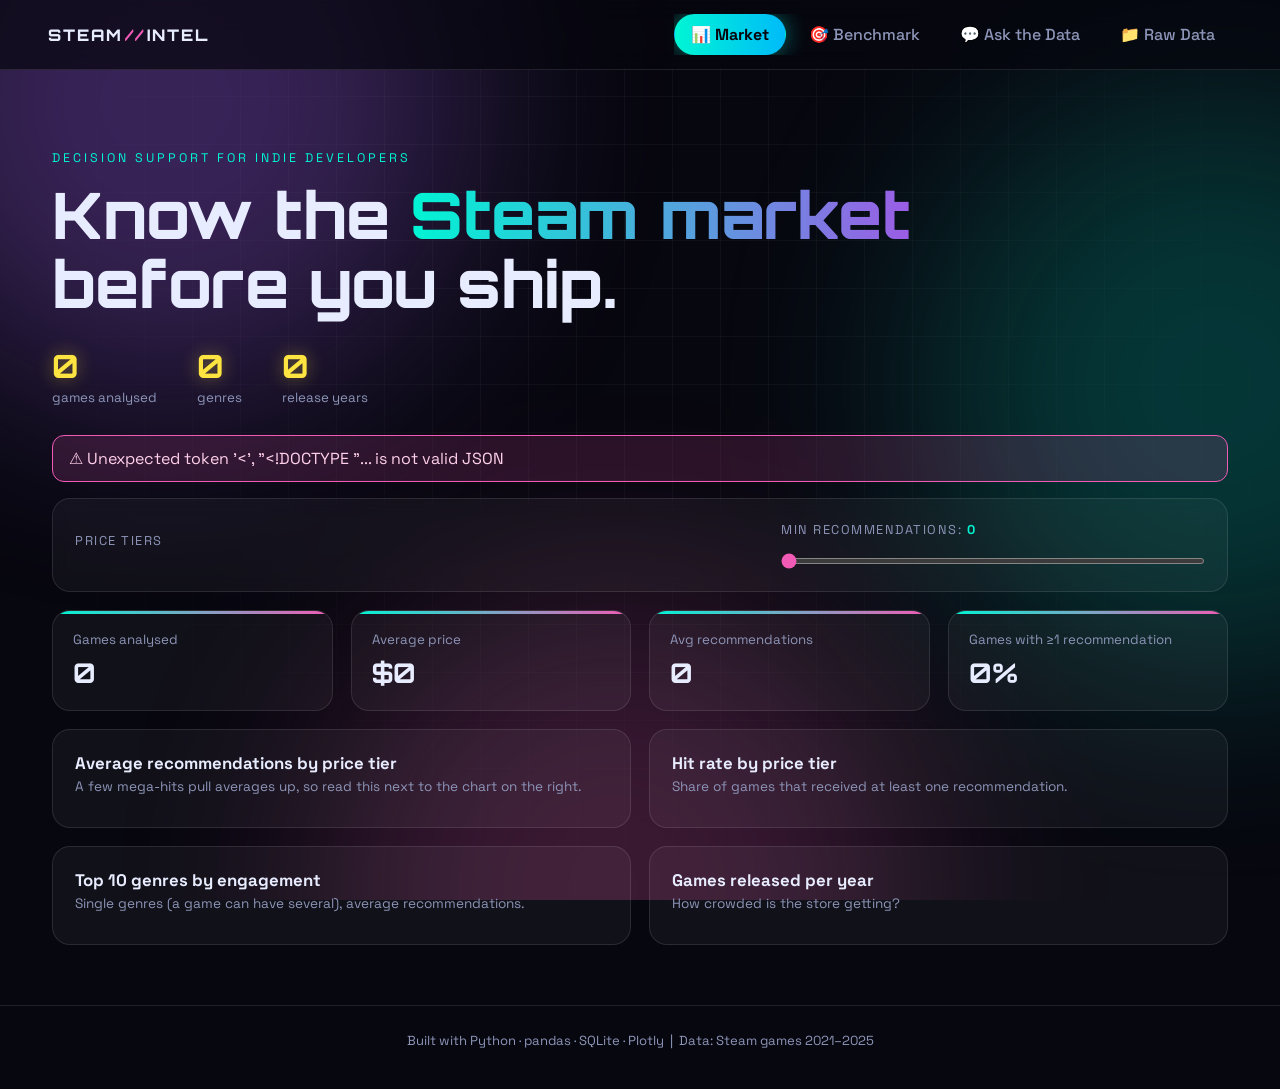
==== static/index.html @ abed016a "Add files via upload" ====
<!doctype html>
<html lang="en">
<head>
  <meta charset="utf-8">
  <meta name="viewport" content="width=device-width, initial-scale=1">
  <title>Steam Market Intelligence</title>
  <meta name="description" content="Explore 65,000+ Steam games: pricing, genres, competitors and plain-English search.">
  <link rel="icon" href="data:image/svg+xml,<svg xmlns='http://www.w3.org/2000/svg' viewBox='0 0 100 100'><text y='.9em' font-size='90'>🎮</text></svg>">
  <link rel="preconnect" href="https://fonts.googleapis.com">
  <link rel="preconnect" href="https://fonts.gstatic.com" crossorigin>
  <link href="https://fonts.googleapis.com/css2?family=Orbitron:wght@600;800&family=Space+Grotesk:wght@400;500;700&display=swap" rel="stylesheet">
  <link rel="stylesheet" href="/static/style.css">
</head>
<body>
  <div class="bg" aria-hidden="true"><span class="blob b1"></span><span class="blob b2"></span><span class="blob b3"></span></div>

  <header class="nav">
    <div class="logo">STEAM<span>//</span>INTEL</div>
    <nav class="tabs" id="tabs">
      <button class="tab active" data-tab="market">📊 Market</button>
      <button class="tab" data-tab="benchmark">🎯 Benchmark</button>
      <button class="tab" data-tab="chat">💬 Ask the Data</button>
      <button class="tab" data-tab="data">📁 Raw Data</button>
    </nav>
  </header>

  <main>
    <section class="hero">
      <p class="eyebrow">Decision support for indie developers</p>
      <h1>Know the <em>Steam market</em><br>before you ship.</h1>
      <div class="hero-stats">
        <div><b data-count="games">0</b><small>games analysed</small></div>
        <div><b data-count="genres">0</b><small>genres</small></div>
        <div><b data-count="years">0</b><small>release years</small></div>
      </div>
    </section>

    <div id="error" class="error" hidden></div>

    <!-- Filters (Market + Raw Data tabs) -->
    <section class="filters card" id="filters">
      <div>
        <label class="label">Price tiers</label>
        <div id="tier-chips" class="chips"></div>
      </div>
      <div class="slider-box">
        <label class="label" for="min-recs">Min recommendations: <b id="min-recs-val">0</b></label>
        <input type="range" id="min-recs" min="0" max="5000" step="100" value="0">
      </div>
    </section>

    <!-- TAB: Market -->
    <section class="panel active" id="tab-market">
      <div class="metrics" id="market-metrics">
        <div class="card metric"><small>Games analysed</small><b id="m-games">0</b></div>
        <div class="card metric"><small>Average price</small><b id="m-price">$0</b></div>
        <div class="card metric"><small>Avg recommendations</small><b id="m-recs">0</b></div>
        <div class="card metric"><small>Games with ≥1 recommendation</small><b id="m-rated">0%</b></div>
      </div>
      <div id="market-empty" class="card empty" hidden>No games match these filters. Select a price tier or lower the minimum.</div>
      <div class="grid2" id="market-charts">
        <div class="card"><h3>Average recommendations by price tier</h3><p class="hint">A few mega-hits pull averages up, so read this next to the chart on the right.</p><div id="ch-tier"></div></div>
        <div class="card"><h3>Hit rate by price tier</h3><p class="hint">Share of games that received at least one recommendation.</p><div id="ch-rate"></div></div>
        <div class="card"><h3>Top 10 genres by engagement</h3><p class="hint">Single genres (a game can have several), average recommendations.</p><div id="ch-genre"></div></div>
        <div class="card"><h3>Games released per year</h3><p class="hint">How crowded is the store getting?</p><div id="ch-year"></div></div>
      </div>
    </section>

    <!-- TAB: Benchmark -->
    <section class="panel" id="tab-benchmark">
      <div class="card">
        <label class="label" for="game-input">Search a game title</label>
        <div class="search">
          <input id="game-input" type="text" autocomplete="off" placeholder="e.g. ELDEN RING, Palworld, Lethal Company…">
          <div id="suggest" class="suggest" hidden></div>
        </div>
      </div>
      <div id="bench-result" hidden>
        <div class="card profile">
          <div>
            <h2 id="b-name"></h2>
            <p id="b-sub" class="hint"></p>
          </div>
          <span class="badge" id="b-rank"></span>
        </div>
        <div class="metrics">
          <div class="card metric"><small>Price</small><b id="b-price"></b><i id="b-price-d"></i></div>
          <div class="card metric"><small>Recommendations</small><b id="b-recs"></b><i id="b-recs-d"></i></div>
          <div class="card metric"><small>Primary genre</small><b id="b-genre"></b><i id="b-peers"></i></div>
          <div class="card metric"><small>Released</small><b id="b-year"></b><i>release year</i></div>
        </div>
        <div class="grid2">
          <div class="card"><h3>Position inside its genre</h3><p class="hint">Percentile vs every game in the genre. 50% = genre median.</p><div id="ch-radar"></div></div>
          <div class="card"><h3>Closest competitors</h3><p class="hint">Same genre, price within about ±30%, ranked by recommendations.</p><div id="rivals"></div></div>
        </div>
      </div>
    </section>

    <!-- TAB: Chat -->
    <section class="panel" id="tab-chat">
      <div class="card chat">
        <div id="messages" class="messages"></div>
        <div class="chips" id="suggestions"></div>
        <form id="chat-form" class="chat-form">
          <input id="chat-input" type="text" autocomplete="off" placeholder="Ask about games, prices, genres, years…">
          <button type="submit">Send ➤</button>
        </form>
      </div>
    </section>

    <!-- TAB: Data -->
    <section class="panel" id="tab-data">
      <div class="card">
        <div class="row-between">
          <h3>Data warehouse export <span class="hint" id="data-count"></span></h3>
          <a class="btn" id="download" href="/download.csv">⬇ Download filtered CSV</a>
        </div>
        <div class="table-wrap"><table id="data-table"></table></div>
      </div>
    </section>
  </main>

  <footer>Built with Python · pandas · SQLite · Plotly &nbsp;|&nbsp; Data: Steam games 2021–2025</footer>

  <script src="/static/plotly.min.js"></script>
  <script src="/static/app.js"></script>
</body>
</html>
---- static/style.css ----
:root {
  --bg: #07070f;
  --text: #e8ecff;
  --muted: #8d95b8;
  --cyan: #00f5d4;
  --blue: #00bbf9;
  --purple: #9b5de5;
  --pink: #f15bb5;
  --gold: #fee440;
  --card: rgba(255, 255, 255, 0.045);
  --line: rgba(255, 255, 255, 0.1);
}

* { box-sizing: border-box; margin: 0; }
html { scroll-behavior: smooth; }
body {
  background: var(--bg);
  color: var(--text);
  font-family: "Space Grotesk", system-ui, sans-serif;
  min-height: 100vh;
  overflow-x: hidden;
}

/* ---------- animated background ---------- */
.bg { position: fixed; inset: 0; z-index: -1; overflow: hidden; }
.bg::after {
  content: ""; position: absolute; inset: 0;
  background-image:
    linear-gradient(rgba(255,255,255,0.035) 1px, transparent 1px),
    linear-gradient(90deg, rgba(255,255,255,0.035) 1px, transparent 1px);
  background-size: 48px 48px;
  mask-image: radial-gradient(ellipse at 50% 30%, #000 20%, transparent 75%);
}
.blob { position: absolute; width: 46vw; height: 46vw; border-radius: 50%; filter: blur(110px); opacity: 0.34; animation: float 18s ease-in-out infinite alternate; }
.b1 { background: var(--purple); top: -15vw; left: -10vw; }
.b2 { background: var(--cyan); top: 10vh; right: -18vw; animation-delay: -6s; opacity: 0.2; }
.b3 { background: var(--pink); bottom: -22vw; left: 25vw; animation-delay: -11s; opacity: 0.22; }
@keyframes float { to { transform: translate(6vw, 5vw) scale(1.15); } }

/* ---------- nav ---------- */
.nav {
  position: sticky; top: 0; z-index: 20;
  display: flex; align-items: center; justify-content: space-between; gap: 16px;
  padding: 14px clamp(16px, 4vw, 48px);
  background: rgba(7, 7, 15, 0.7); backdrop-filter: blur(14px);
  border-bottom: 1px solid var(--line);
}
.logo { font-family: Orbitron, sans-serif; font-weight: 800; letter-spacing: 2px; white-space: nowrap; }
.logo span { color: var(--pink); margin: 0 2px; }
.tabs { display: flex; gap: 6px; overflow-x: auto; scrollbar-width: none; }
.tab {
  background: transparent; color: var(--muted); border: 1px solid transparent;
  padding: 9px 16px; border-radius: 999px; cursor: pointer; font: inherit; font-weight: 500; white-space: nowrap;
  transition: all .2s;
}
.tab:hover { color: var(--text); background: var(--card); }
.tab.active { color: #07070f; background: linear-gradient(90deg, var(--cyan), var(--blue)); box-shadow: 0 0 22px rgba(0, 245, 212, 0.45); font-weight: 700; }

/* ---------- layout ---------- */
main { max-width: 1240px; margin: 0 auto; padding: 0 clamp(16px, 4vw, 32px) 60px; }
.hero { padding: clamp(36px, 7vw, 80px) 0 28px; }
.eyebrow { color: var(--cyan); text-transform: uppercase; letter-spacing: 3px; font-size: 0.78rem; margin-bottom: 14px; }
h1 { font-family: Orbitron, sans-serif; font-weight: 800; font-size: clamp(2rem, 5.5vw, 4rem); line-height: 1.08; }
h1 em {
  font-style: normal;
  background: linear-gradient(90deg, var(--cyan), var(--purple), var(--pink), var(--cyan));
  background-size: 300% 100%; -webkit-background-clip: text; background-clip: text; color: transparent;
  animation: shine 7s linear infinite;
}
@keyframes shine { to { background-position: 300% 0; } }
.hero-stats { display: flex; flex-wrap: wrap; gap: 14px 40px; margin-top: 28px; }
.hero-stats b { display: block; font-family: Orbitron, sans-serif; font-size: clamp(1.4rem, 3vw, 2rem); color: var(--gold); text-shadow: 0 0 18px rgba(254, 228, 64, 0.4); }
.hero-stats small { color: var(--muted); }

.card {
  background: var(--card); border: 1px solid var(--line); border-radius: 18px; padding: 22px;
  backdrop-filter: blur(10px); position: relative;
  transition: transform .25s, border-color .25s, box-shadow .25s;
}
.card:hover { border-color: rgba(0, 245, 212, 0.4); box-shadow: 0 10px 40px rgba(0, 245, 212, 0.08); }
h2 { font-family: Orbitron, sans-serif; font-size: clamp(1.2rem, 2.5vw, 1.7rem); }
h3 { font-size: 1.05rem; margin-bottom: 4px; }
.hint { color: var(--muted); font-size: 0.85rem; margin-bottom: 10px; }
.label { display: block; color: var(--muted); font-size: 0.8rem; text-transform: uppercase; letter-spacing: 1.5px; margin-bottom: 10px; }
.label b { color: var(--cyan); }

.panel { display: none; animation: rise .45s ease both; }
.panel.active { display: block; }
@keyframes rise { from { opacity: 0; transform: translateY(14px); } }

.grid2 { display: grid; grid-template-columns: repeat(2, minmax(0, 1fr)); gap: 18px; margin-top: 18px; }
.metrics { display: grid; grid-template-columns: repeat(4, minmax(0, 1fr)); gap: 18px; margin: 18px 0; }
.panel .card + .metrics, #bench-result .profile { margin-top: 18px; }

/* ---------- filters ---------- */
.filters { display: grid; grid-template-columns: 1.6fr 1fr; gap: 28px; align-items: center; margin-bottom: 18px; }
.chips { display: flex; flex-wrap: wrap; gap: 8px; }
.chip {
  border: 1px solid var(--line); background: transparent; color: var(--muted); padding: 8px 14px;
  border-radius: 999px; cursor: pointer; font: inherit; font-size: 0.88rem; transition: all .2s;
}
.chip:hover { color: var(--text); border-color: var(--cyan); }
.chip.on { color: #07070f; background: var(--cyan); border-color: var(--cyan); font-weight: 700; box-shadow: 0 0 14px rgba(0, 245, 212, 0.4); }
input[type="range"] { width: 100%; accent-color: var(--pink); height: 6px; }

/* ---------- metrics ---------- */
.metric { padding: 20px; overflow: hidden; }
.metric::before { content: ""; position: absolute; left: 0; top: 0; height: 3px; width: 100%; background: linear-gradient(90deg, var(--cyan), var(--pink)); }
.metric:hover { transform: translateY(-4px); }
.metric small { color: var(--muted); display: block; margin-bottom: 8px; }
.metric b { font-family: Orbitron, sans-serif; font-size: clamp(1.15rem, 2.2vw, 1.7rem); word-break: break-word; }
.metric i { display: block; margin-top: 6px; font-style: normal; font-size: 0.82rem; color: var(--muted); }
.up { color: var(--cyan) !important; }
.down { color: var(--pink) !important; }

/* ---------- benchmark ---------- */
.search { position: relative; }
input[type="text"] {
  width: 100%; background: rgba(0, 0, 0, 0.35); border: 1px solid var(--line); border-radius: 12px;
  color: var(--text); padding: 14px 16px; font: inherit; font-size: 1rem; outline: none; transition: border-color .2s, box-shadow .2s;
}
input[type="text"]:focus { border-color: var(--cyan); box-shadow: 0 0 0 3px rgba(0, 245, 212, 0.15); }
.suggest { position: absolute; left: 0; right: 0; top: calc(100% + 6px); background: #12122a; border: 1px solid var(--line); border-radius: 12px; z-index: 10; overflow: hidden; box-shadow: 0 16px 40px rgba(0, 0, 0, 0.5); }
.suggest button { display: block; width: 100%; text-align: left; background: none; border: 0; color: var(--text); padding: 11px 16px; font: inherit; cursor: pointer; }
.suggest button:hover { background: rgba(0, 245, 212, 0.12); }
.profile { display: flex; justify-content: space-between; align-items: center; gap: 16px; flex-wrap: wrap; }
.badge { background: linear-gradient(90deg, var(--purple), var(--pink)); padding: 8px 16px; border-radius: 999px; font-weight: 700; box-shadow: 0 0 20px rgba(241, 91, 181, 0.4); }

/* ---------- tables ---------- */
.table-wrap { overflow: auto; max-height: 560px; margin-top: 10px; border-radius: 12px; }
table { width: 100%; border-collapse: collapse; font-size: 0.9rem; }
th { text-align: left; color: var(--muted); font-weight: 500; text-transform: uppercase; font-size: 0.72rem; letter-spacing: 1.2px; padding: 10px 12px; position: sticky; top: 0; background: #11112a; }
td { padding: 10px 12px; border-top: 1px solid var(--line); }
tr:hover td { background: rgba(255, 255, 255, 0.04); }
td.num, th.num { text-align: right; font-variant-numeric: tabular-nums; }
.row-between { display: flex; justify-content: space-between; align-items: center; flex-wrap: wrap; gap: 12px; }
.btn { background: linear-gradient(90deg, var(--cyan), var(--blue)); color: #07070f; text-decoration: none; padding: 10px 18px; border-radius: 999px; font-weight: 700; transition: transform .2s, box-shadow .2s; }
.btn:hover { transform: translateY(-2px); box-shadow: 0 0 24px rgba(0, 245, 212, 0.5); }

/* ---------- chat ---------- */
.chat { display: flex; flex-direction: column; gap: 14px; }
.messages { display: flex; flex-direction: column; gap: 14px; min-height: 320px; max-height: 62vh; overflow-y: auto; padding-right: 6px; }
.msg { max-width: min(760px, 92%); padding: 14px 16px; border-radius: 16px; animation: rise .35s ease both; line-height: 1.45; }
.msg.bot { background: rgba(155, 93, 229, 0.16); border: 1px solid rgba(155, 93, 229, 0.35); align-self: flex-start; border-bottom-left-radius: 4px; }
.msg.user { background: linear-gradient(90deg, rgba(0, 245, 212, 0.22), rgba(0, 187, 249, 0.22)); border: 1px solid rgba(0, 245, 212, 0.4); align-self: flex-end; border-bottom-right-radius: 4px; }
.msg.wide { width: 100%; max-width: 100%; }
.tags { display: flex; flex-wrap: wrap; gap: 6px; margin-top: 6px; }
.tag { font-size: 0.75rem; padding: 3px 10px; border-radius: 999px; background: rgba(254, 228, 64, 0.14); color: var(--gold); }
.typing span { display: inline-block; width: 8px; height: 8px; margin-right: 4px; border-radius: 50%; background: var(--cyan); animation: bounce 1s infinite; }
.typing span:nth-child(2) { animation-delay: .15s; } .typing span:nth-child(3) { animation-delay: .3s; }
@keyframes bounce { 50% { transform: translateY(-6px); opacity: .5; } }
.chat-form { display: flex; gap: 10px; }
.chat-form button { white-space: nowrap; background: linear-gradient(90deg, var(--pink), var(--purple)); color: white; border: 0; padding: 0 24px; border-radius: 12px; font: inherit; font-weight: 700; cursor: pointer; transition: transform .2s, box-shadow .2s; }
.chat-form button:hover { transform: translateY(-2px); box-shadow: 0 0 22px rgba(241, 91, 181, 0.55); }

.error { background: rgba(241, 91, 181, 0.15); border: 1px solid var(--pink); color: #ffd0ea; padding: 12px 16px; border-radius: 12px; margin-bottom: 16px; }
.empty { text-align: center; color: var(--muted); margin: 18px 0; }
.loading { opacity: .45; transition: opacity .2s; }
footer { text-align: center; color: var(--muted); font-size: 0.82rem; padding: 26px 16px 40px; border-top: 1px solid var(--line); }

@media (max-width: 900px) {
  .grid2, .filters { grid-template-columns: 1fr; }
  .metrics { grid-template-columns: repeat(2, minmax(0, 1fr)); }
  .nav { flex-direction: column; align-items: flex-start; }
  .tabs { width: 100%; }
}
@media (max-width: 480px) { .metrics { grid-template-columns: 1fr; } }
@media (prefers-reduced-motion: reduce) {
  *, *::before, *::after { animation: none !important; transition: none !important; }
}
[hidden] { display: none !important; }
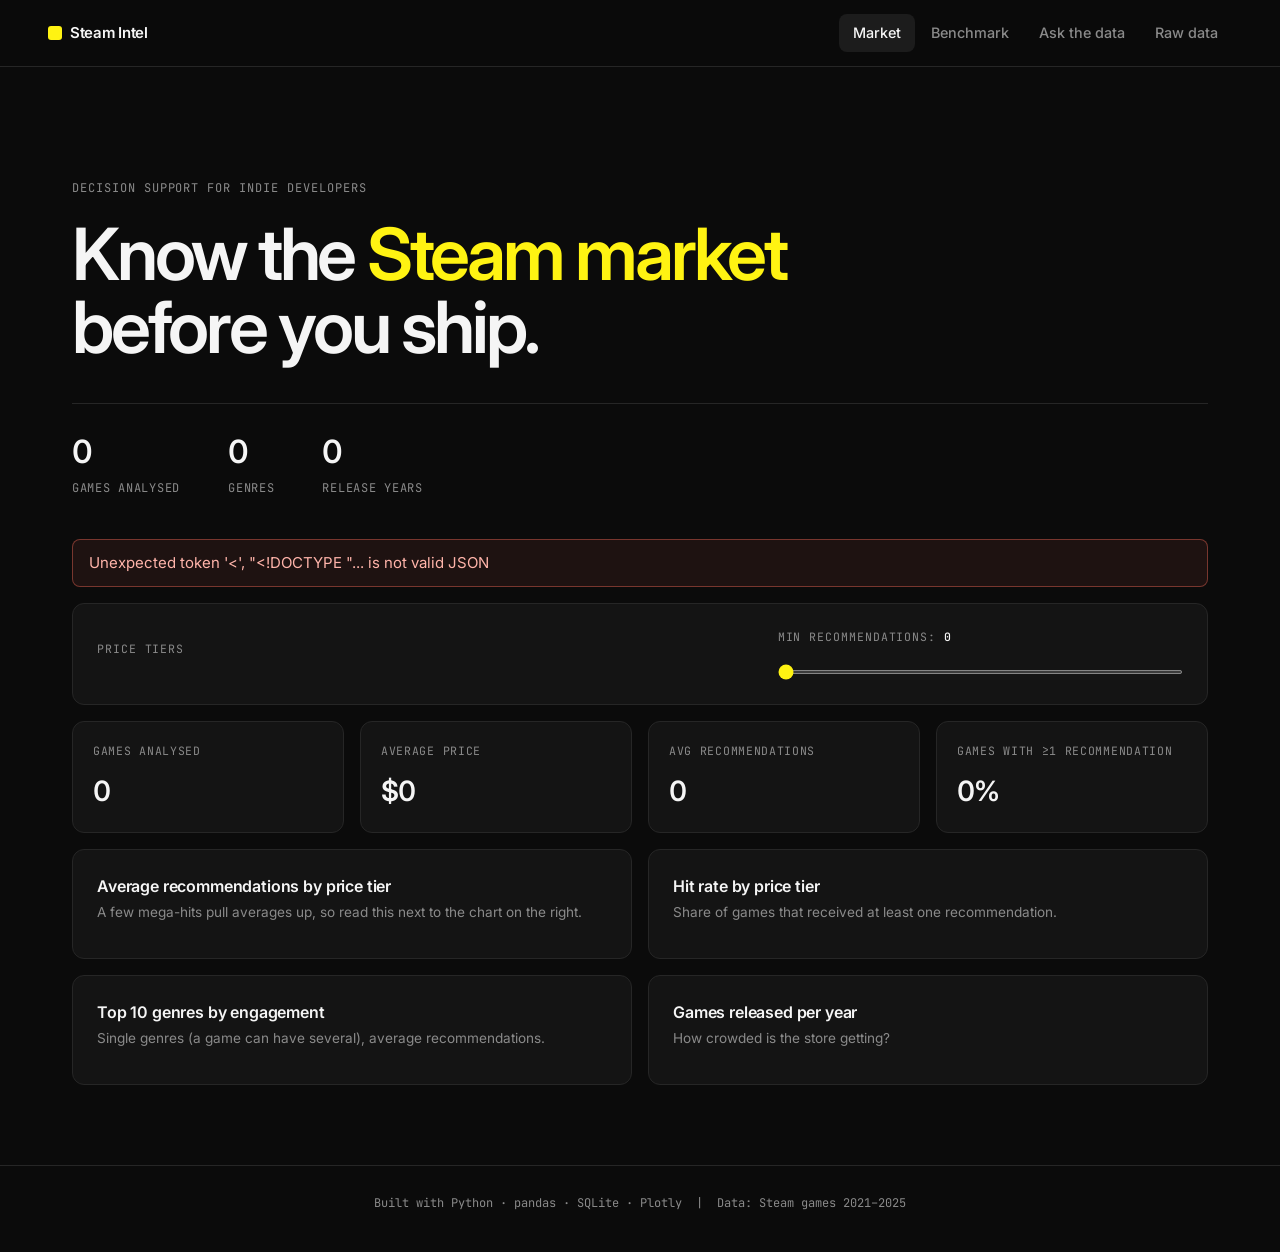
==== commit 6afde269: "Redesign site with minimal dark theme and remove duplicate root files Replace the purple gradient lo" ====
--- a/static/index.html
+++ b/static/index.html
@@ -8,19 +8,17 @@
   <link rel="icon" href="data:image/svg+xml,<svg xmlns='http://www.w3.org/2000/svg' viewBox='0 0 100 100'><text y='.9em' font-size='90'>🎮</text></svg>">
   <link rel="preconnect" href="https://fonts.googleapis.com">
   <link rel="preconnect" href="https://fonts.gstatic.com" crossorigin>
-  <link href="https://fonts.googleapis.com/css2?family=Orbitron:wght@600;800&family=Space+Grotesk:wght@400;500;700&display=swap" rel="stylesheet">
+  <link href="https://fonts.googleapis.com/css2?family=Inter:wght@400;500;600&family=JetBrains+Mono:wght@400;500&display=swap" rel="stylesheet">
   <link rel="stylesheet" href="/static/style.css">
 </head>
 <body>
-  <div class="bg" aria-hidden="true"><span class="blob b1"></span><span class="blob b2"></span><span class="blob b3"></span></div>
-
   <header class="nav">
-    <div class="logo">STEAM<span>//</span>INTEL</div>
+    <div class="logo">Steam Intel</div>
     <nav class="tabs" id="tabs">
-      <button class="tab active" data-tab="market">📊 Market</button>
-      <button class="tab" data-tab="benchmark">🎯 Benchmark</button>
-      <button class="tab" data-tab="chat">💬 Ask the Data</button>
-      <button class="tab" data-tab="data">📁 Raw Data</button>
+      <button class="tab active" data-tab="market">Market</button>
+      <button class="tab" data-tab="benchmark">Benchmark</button>
+      <button class="tab" data-tab="chat">Ask the data</button>
+      <button class="tab" data-tab="data">Raw data</button>
     </nav>
   </header>
 
@@ -103,7 +101,7 @@
         <div class="chips" id="suggestions"></div>
         <form id="chat-form" class="chat-form">
           <input id="chat-input" type="text" autocomplete="off" placeholder="Ask about games, prices, genres, years…">
-          <button type="submit">Send ➤</button>
+          <button type="submit">Send</button>
         </form>
       </div>
     </section>
@@ -113,7 +111,7 @@
       <div class="card">
         <div class="row-between">
           <h3>Data warehouse export <span class="hint" id="data-count"></span></h3>
-          <a class="btn" id="download" href="/download.csv">⬇ Download filtered CSV</a>
+          <a class="btn" id="download" href="/download.csv">Download CSV</a>
         </div>
         <div class="table-wrap"><table id="data-table"></table></div>
       </div>
--- a/static/style.css
+++ b/static/style.css
@@ -1,14 +1,15 @@
 :root {
-  --bg: #07070f;
-  --text: #e8ecff;
-  --muted: #8d95b8;
-  --cyan: #00f5d4;
-  --blue: #00bbf9;
-  --purple: #9b5de5;
-  --pink: #f15bb5;
-  --gold: #fee440;
-  --card: rgba(255, 255, 255, 0.045);
-  --line: rgba(255, 255, 255, 0.1);
+  --bg: #0b0b0b;
+  --surface: #141414;
+  --surface-2: #1c1c1c;
+  --text: #f5f5f5;
+  --muted: #8a8a8a;
+  --line: #262626;
+  --line-strong: #3a3a3a;
+  --accent: #fff312;
+  --accent-ink: #0b0b0b;
+  --down: #ff6b5b;
+  --mono: "JetBrains Mono", ui-monospace, SFMono-Regular, Menlo, monospace;
 }
 
 * { box-sizing: border-box; margin: 0; }
@@ -16,147 +17,127 @@
 body {
   background: var(--bg);
   color: var(--text);
-  font-family: "Space Grotesk", system-ui, sans-serif;
+  font-family: Inter, system-ui, -apple-system, sans-serif;
+  font-size: 15px;
+  line-height: 1.5;
   min-height: 100vh;
   overflow-x: hidden;
+  -webkit-font-smoothing: antialiased;
 }
-
-/* ---------- animated background ---------- */
-.bg { position: fixed; inset: 0; z-index: -1; overflow: hidden; }
-.bg::after {
-  content: ""; position: absolute; inset: 0;
-  background-image:
-    linear-gradient(rgba(255,255,255,0.035) 1px, transparent 1px),
-    linear-gradient(90deg, rgba(255,255,255,0.035) 1px, transparent 1px);
-  background-size: 48px 48px;
-  mask-image: radial-gradient(ellipse at 50% 30%, #000 20%, transparent 75%);
-}
-.blob { position: absolute; width: 46vw; height: 46vw; border-radius: 50%; filter: blur(110px); opacity: 0.34; animation: float 18s ease-in-out infinite alternate; }
-.b1 { background: var(--purple); top: -15vw; left: -10vw; }
-.b2 { background: var(--cyan); top: 10vh; right: -18vw; animation-delay: -6s; opacity: 0.2; }
-.b3 { background: var(--pink); bottom: -22vw; left: 25vw; animation-delay: -11s; opacity: 0.22; }
-@keyframes float { to { transform: translate(6vw, 5vw) scale(1.15); } }
+::selection { background: var(--accent); color: var(--accent-ink); }
 
 /* ---------- nav ---------- */
 .nav {
   position: sticky; top: 0; z-index: 20;
   display: flex; align-items: center; justify-content: space-between; gap: 16px;
   padding: 14px clamp(16px, 4vw, 48px);
-  background: rgba(7, 7, 15, 0.7); backdrop-filter: blur(14px);
+  background: rgba(11, 11, 11, 0.85); backdrop-filter: blur(12px);
   border-bottom: 1px solid var(--line);
 }
-.logo { font-family: Orbitron, sans-serif; font-weight: 800; letter-spacing: 2px; white-space: nowrap; }
-.logo span { color: var(--pink); margin: 0 2px; }
-.tabs { display: flex; gap: 6px; overflow-x: auto; scrollbar-width: none; }
+.logo { font-weight: 600; letter-spacing: -0.02em; white-space: nowrap; display: flex; align-items: center; gap: 8px; }
+.logo::before { content: ""; width: 14px; height: 14px; border-radius: 3px; background: var(--accent); }
+.tabs { display: flex; gap: 2px; overflow-x: auto; scrollbar-width: none; }
 .tab {
-  background: transparent; color: var(--muted); border: 1px solid transparent;
-  padding: 9px 16px; border-radius: 999px; cursor: pointer; font: inherit; font-weight: 500; white-space: nowrap;
-  transition: all .2s;
+  background: transparent; color: var(--muted); border: 0;
+  padding: 8px 14px; border-radius: 8px; cursor: pointer; font: inherit; font-size: 0.9rem; font-weight: 500; white-space: nowrap;
+  transition: color .15s, background-color .15s;
 }
-.tab:hover { color: var(--text); background: var(--card); }
-.tab.active { color: #07070f; background: linear-gradient(90deg, var(--cyan), var(--blue)); box-shadow: 0 0 22px rgba(0, 245, 212, 0.45); font-weight: 700; }
+.tab:hover { color: var(--text); }
+.tab.active { color: var(--text); background: var(--surface-2); }
 
 /* ---------- layout ---------- */
-main { max-width: 1240px; margin: 0 auto; padding: 0 clamp(16px, 4vw, 32px) 60px; }
-.hero { padding: clamp(36px, 7vw, 80px) 0 28px; }
-.eyebrow { color: var(--cyan); text-transform: uppercase; letter-spacing: 3px; font-size: 0.78rem; margin-bottom: 14px; }
-h1 { font-family: Orbitron, sans-serif; font-weight: 800; font-size: clamp(2rem, 5.5vw, 4rem); line-height: 1.08; }
-h1 em {
-  font-style: normal;
-  background: linear-gradient(90deg, var(--cyan), var(--purple), var(--pink), var(--cyan));
-  background-size: 300% 100%; -webkit-background-clip: text; background-clip: text; color: transparent;
-  animation: shine 7s linear infinite;
-}
-@keyframes shine { to { background-position: 300% 0; } }
-.hero-stats { display: flex; flex-wrap: wrap; gap: 14px 40px; margin-top: 28px; }
-.hero-stats b { display: block; font-family: Orbitron, sans-serif; font-size: clamp(1.4rem, 3vw, 2rem); color: var(--gold); text-shadow: 0 0 18px rgba(254, 228, 64, 0.4); }
-.hero-stats small { color: var(--muted); }
+main { max-width: 1200px; margin: 0 auto; padding: 0 clamp(16px, 4vw, 32px) 80px; }
+.hero { padding: clamp(48px, 9vw, 112px) 0 40px; }
+.eyebrow { font-family: var(--mono); color: var(--muted); text-transform: uppercase; letter-spacing: 0.08em; font-size: 0.75rem; margin-bottom: 20px; }
+h1 { font-weight: 600; font-size: clamp(2.2rem, 6vw, 4.5rem); line-height: 1.02; letter-spacing: -0.045em; }
+h1 em { font-style: normal; color: var(--accent); }
+.hero-stats { display: flex; flex-wrap: wrap; gap: 16px 48px; margin-top: 40px; padding-top: 24px; border-top: 1px solid var(--line); }
+.hero-stats b { display: block; font-weight: 600; font-size: clamp(1.5rem, 3vw, 2rem); letter-spacing: -0.03em; font-variant-numeric: tabular-nums; }
+.hero-stats small { font-family: var(--mono); font-size: 0.75rem; color: var(--muted); text-transform: uppercase; letter-spacing: 0.06em; }
 
 .card {
-  background: var(--card); border: 1px solid var(--line); border-radius: 18px; padding: 22px;
-  backdrop-filter: blur(10px); position: relative;
-  transition: transform .25s, border-color .25s, box-shadow .25s;
+  background: var(--surface); border: 1px solid var(--line); border-radius: 12px; padding: 24px;
+  position: relative; transition: border-color .2s;
 }
-.card:hover { border-color: rgba(0, 245, 212, 0.4); box-shadow: 0 10px 40px rgba(0, 245, 212, 0.08); }
-h2 { font-family: Orbitron, sans-serif; font-size: clamp(1.2rem, 2.5vw, 1.7rem); }
-h3 { font-size: 1.05rem; margin-bottom: 4px; }
-.hint { color: var(--muted); font-size: 0.85rem; margin-bottom: 10px; }
-.label { display: block; color: var(--muted); font-size: 0.8rem; text-transform: uppercase; letter-spacing: 1.5px; margin-bottom: 10px; }
-.label b { color: var(--cyan); }
+.card:hover { border-color: var(--line-strong); }
+h2 { font-weight: 600; font-size: clamp(1.3rem, 2.5vw, 1.8rem); letter-spacing: -0.03em; }
+h3 { font-size: 1rem; font-weight: 600; letter-spacing: -0.01em; margin-bottom: 4px; }
+.hint { color: var(--muted); font-size: 0.85rem; margin-bottom: 12px; }
+.label { display: block; font-family: var(--mono); color: var(--muted); font-size: 0.72rem; text-transform: uppercase; letter-spacing: 0.08em; margin-bottom: 12px; }
+.label b { color: var(--text); font-weight: 500; }
 
-.panel { display: none; animation: rise .45s ease both; }
+.panel { display: none; animation: rise .35s cubic-bezier(.2, .8, .2, 1) both; }
 .panel.active { display: block; }
-@keyframes rise { from { opacity: 0; transform: translateY(14px); } }
+@keyframes rise { from { opacity: 0; transform: translateY(8px); } }
 
-.grid2 { display: grid; grid-template-columns: repeat(2, minmax(0, 1fr)); gap: 18px; margin-top: 18px; }
-.metrics { display: grid; grid-template-columns: repeat(4, minmax(0, 1fr)); gap: 18px; margin: 18px 0; }
-.panel .card + .metrics, #bench-result .profile { margin-top: 18px; }
+.grid2 { display: grid; grid-template-columns: repeat(2, minmax(0, 1fr)); gap: 16px; margin-top: 16px; }
+.metrics { display: grid; grid-template-columns: repeat(4, minmax(0, 1fr)); gap: 16px; margin: 16px 0; }
+.panel .card + .metrics, #bench-result .profile { margin-top: 16px; }
 
 /* ---------- filters ---------- */
-.filters { display: grid; grid-template-columns: 1.6fr 1fr; gap: 28px; align-items: center; margin-bottom: 18px; }
-.chips { display: flex; flex-wrap: wrap; gap: 8px; }
+.filters { display: grid; grid-template-columns: 1.6fr 1fr; gap: 32px; align-items: center; margin-bottom: 16px; }
+.chips { display: flex; flex-wrap: wrap; gap: 6px; }
 .chip {
-  border: 1px solid var(--line); background: transparent; color: var(--muted); padding: 8px 14px;
-  border-radius: 999px; cursor: pointer; font: inherit; font-size: 0.88rem; transition: all .2s;
+  border: 1px solid var(--line); background: transparent; color: var(--muted); padding: 6px 12px;
+  border-radius: 8px; cursor: pointer; font: inherit; font-size: 0.85rem; transition: color .15s, border-color .15s, background-color .15s;
 }
-.chip:hover { color: var(--text); border-color: var(--cyan); }
-.chip.on { color: #07070f; background: var(--cyan); border-color: var(--cyan); font-weight: 700; box-shadow: 0 0 14px rgba(0, 245, 212, 0.4); }
-input[type="range"] { width: 100%; accent-color: var(--pink); height: 6px; }
+.chip:hover { color: var(--text); border-color: var(--line-strong); }
+.chip.on { color: var(--accent-ink); background: var(--text); border-color: var(--text); font-weight: 500; }
+input[type="range"] { width: 100%; accent-color: var(--accent); height: 4px; }
 
 /* ---------- metrics ---------- */
-.metric { padding: 20px; overflow: hidden; }
-.metric::before { content: ""; position: absolute; left: 0; top: 0; height: 3px; width: 100%; background: linear-gradient(90deg, var(--cyan), var(--pink)); }
-.metric:hover { transform: translateY(-4px); }
-.metric small { color: var(--muted); display: block; margin-bottom: 8px; }
-.metric b { font-family: Orbitron, sans-serif; font-size: clamp(1.15rem, 2.2vw, 1.7rem); word-break: break-word; }
+.metric { padding: 20px; }
+.metric small { font-family: var(--mono); color: var(--muted); display: block; margin-bottom: 10px; font-size: 0.72rem; text-transform: uppercase; letter-spacing: 0.06em; }
+.metric b { font-weight: 600; font-size: clamp(1.25rem, 2.2vw, 1.75rem); letter-spacing: -0.03em; font-variant-numeric: tabular-nums; word-break: break-word; }
 .metric i { display: block; margin-top: 6px; font-style: normal; font-size: 0.82rem; color: var(--muted); }
-.up { color: var(--cyan) !important; }
-.down { color: var(--pink) !important; }
+.up { color: var(--accent) !important; }
+.down { color: var(--down) !important; }
 
 /* ---------- benchmark ---------- */
 .search { position: relative; }
 input[type="text"] {
-  width: 100%; background: rgba(0, 0, 0, 0.35); border: 1px solid var(--line); border-radius: 12px;
-  color: var(--text); padding: 14px 16px; font: inherit; font-size: 1rem; outline: none; transition: border-color .2s, box-shadow .2s;
+  width: 100%; background: var(--bg); border: 1px solid var(--line); border-radius: 8px;
+  color: var(--text); padding: 12px 14px; font: inherit; outline: none; transition: border-color .15s;
 }
-input[type="text"]:focus { border-color: var(--cyan); box-shadow: 0 0 0 3px rgba(0, 245, 212, 0.15); }
-.suggest { position: absolute; left: 0; right: 0; top: calc(100% + 6px); background: #12122a; border: 1px solid var(--line); border-radius: 12px; z-index: 10; overflow: hidden; box-shadow: 0 16px 40px rgba(0, 0, 0, 0.5); }
-.suggest button { display: block; width: 100%; text-align: left; background: none; border: 0; color: var(--text); padding: 11px 16px; font: inherit; cursor: pointer; }
-.suggest button:hover { background: rgba(0, 245, 212, 0.12); }
+input[type="text"]::placeholder { color: #5a5a5a; }
+input[type="text"]:focus { border-color: var(--muted); }
+.suggest { position: absolute; left: 0; right: 0; top: calc(100% + 6px); background: var(--surface-2); border: 1px solid var(--line-strong); border-radius: 8px; z-index: 10; overflow: hidden; }
+.suggest button { display: block; width: 100%; text-align: left; background: none; border: 0; color: var(--text); padding: 10px 14px; font: inherit; cursor: pointer; }
+.suggest button:hover { background: var(--line); }
 .profile { display: flex; justify-content: space-between; align-items: center; gap: 16px; flex-wrap: wrap; }
-.badge { background: linear-gradient(90deg, var(--purple), var(--pink)); padding: 8px 16px; border-radius: 999px; font-weight: 700; box-shadow: 0 0 20px rgba(241, 91, 181, 0.4); }
+.badge { font-family: var(--mono); font-size: 0.8rem; color: var(--accent-ink); background: var(--accent); padding: 6px 12px; border-radius: 6px; font-weight: 500; }
 
 /* ---------- tables ---------- */
-.table-wrap { overflow: auto; max-height: 560px; margin-top: 10px; border-radius: 12px; }
-table { width: 100%; border-collapse: collapse; font-size: 0.9rem; }
-th { text-align: left; color: var(--muted); font-weight: 500; text-transform: uppercase; font-size: 0.72rem; letter-spacing: 1.2px; padding: 10px 12px; position: sticky; top: 0; background: #11112a; }
+.table-wrap { overflow: auto; max-height: 560px; margin-top: 12px; border: 1px solid var(--line); border-radius: 8px; }
+table { width: 100%; border-collapse: collapse; font-size: 0.88rem; }
+th { text-align: left; font-family: var(--mono); color: var(--muted); font-weight: 400; text-transform: uppercase; font-size: 0.7rem; letter-spacing: 0.06em; padding: 10px 12px; position: sticky; top: 0; background: var(--surface-2); }
 td { padding: 10px 12px; border-top: 1px solid var(--line); }
-tr:hover td { background: rgba(255, 255, 255, 0.04); }
+tr:hover td { background: var(--surface-2); }
 td.num, th.num { text-align: right; font-variant-numeric: tabular-nums; }
 .row-between { display: flex; justify-content: space-between; align-items: center; flex-wrap: wrap; gap: 12px; }
-.btn { background: linear-gradient(90deg, var(--cyan), var(--blue)); color: #07070f; text-decoration: none; padding: 10px 18px; border-radius: 999px; font-weight: 700; transition: transform .2s, box-shadow .2s; }
-.btn:hover { transform: translateY(-2px); box-shadow: 0 0 24px rgba(0, 245, 212, 0.5); }
+.btn { background: var(--text); color: var(--accent-ink); text-decoration: none; padding: 9px 16px; border-radius: 8px; font-size: 0.9rem; font-weight: 500; transition: background-color .15s; }
+.btn:hover { background: var(--accent); }
 
 /* ---------- chat ---------- */
 .chat { display: flex; flex-direction: column; gap: 14px; }
-.messages { display: flex; flex-direction: column; gap: 14px; min-height: 320px; max-height: 62vh; overflow-y: auto; padding-right: 6px; }
-.msg { max-width: min(760px, 92%); padding: 14px 16px; border-radius: 16px; animation: rise .35s ease both; line-height: 1.45; }
-.msg.bot { background: rgba(155, 93, 229, 0.16); border: 1px solid rgba(155, 93, 229, 0.35); align-self: flex-start; border-bottom-left-radius: 4px; }
-.msg.user { background: linear-gradient(90deg, rgba(0, 245, 212, 0.22), rgba(0, 187, 249, 0.22)); border: 1px solid rgba(0, 245, 212, 0.4); align-self: flex-end; border-bottom-right-radius: 4px; }
+.messages { display: flex; flex-direction: column; gap: 12px; min-height: 320px; max-height: 62vh; overflow-y: auto; padding-right: 6px; }
+.msg { max-width: min(760px, 92%); padding: 12px 14px; border-radius: 10px; animation: rise .3s cubic-bezier(.2, .8, .2, 1) both; }
+.msg.bot { background: var(--surface-2); border: 1px solid var(--line); align-self: flex-start; }
+.msg.user { background: var(--text); color: var(--accent-ink); align-self: flex-end; }
 .msg.wide { width: 100%; max-width: 100%; }
-.tags { display: flex; flex-wrap: wrap; gap: 6px; margin-top: 6px; }
-.tag { font-size: 0.75rem; padding: 3px 10px; border-radius: 999px; background: rgba(254, 228, 64, 0.14); color: var(--gold); }
-.typing span { display: inline-block; width: 8px; height: 8px; margin-right: 4px; border-radius: 50%; background: var(--cyan); animation: bounce 1s infinite; }
+.tags { display: flex; flex-wrap: wrap; gap: 6px; margin-top: 8px; }
+.tag { font-family: var(--mono); font-size: 0.72rem; padding: 2px 8px; border-radius: 4px; border: 1px solid var(--line-strong); color: var(--muted); }
+.typing span { display: inline-block; width: 6px; height: 6px; margin-right: 4px; border-radius: 50%; background: var(--muted); animation: bounce 1s infinite; }
 .typing span:nth-child(2) { animation-delay: .15s; } .typing span:nth-child(3) { animation-delay: .3s; }
-@keyframes bounce { 50% { transform: translateY(-6px); opacity: .5; } }
-.chat-form { display: flex; gap: 10px; }
-.chat-form button { white-space: nowrap; background: linear-gradient(90deg, var(--pink), var(--purple)); color: white; border: 0; padding: 0 24px; border-radius: 12px; font: inherit; font-weight: 700; cursor: pointer; transition: transform .2s, box-shadow .2s; }
-.chat-form button:hover { transform: translateY(-2px); box-shadow: 0 0 22px rgba(241, 91, 181, 0.55); }
+@keyframes bounce { 50% { opacity: .3; } }
+.chat-form { display: flex; gap: 8px; }
+.chat-form button { white-space: nowrap; background: var(--text); color: var(--accent-ink); border: 0; padding: 0 20px; border-radius: 8px; font: inherit; font-weight: 500; cursor: pointer; transition: background-color .15s; }
+.chat-form button:hover { background: var(--accent); }
 
-.error { background: rgba(241, 91, 181, 0.15); border: 1px solid var(--pink); color: #ffd0ea; padding: 12px 16px; border-radius: 12px; margin-bottom: 16px; }
-.empty { text-align: center; color: var(--muted); margin: 18px 0; }
+.error { background: rgba(255, 107, 91, 0.08); border: 1px solid rgba(255, 107, 91, 0.4); color: #ffb4aa; padding: 12px 16px; border-radius: 8px; margin-bottom: 16px; }
+.empty { text-align: center; color: var(--muted); margin: 16px 0; }
 .loading { opacity: .45; transition: opacity .2s; }
-footer { text-align: center; color: var(--muted); font-size: 0.82rem; padding: 26px 16px 40px; border-top: 1px solid var(--line); }
+footer { font-family: var(--mono); text-align: center; color: var(--muted); font-size: 0.75rem; padding: 28px 16px 40px; border-top: 1px solid var(--line); }
 
 @media (max-width: 900px) {
   .grid2, .filters { grid-template-columns: 1fr; }
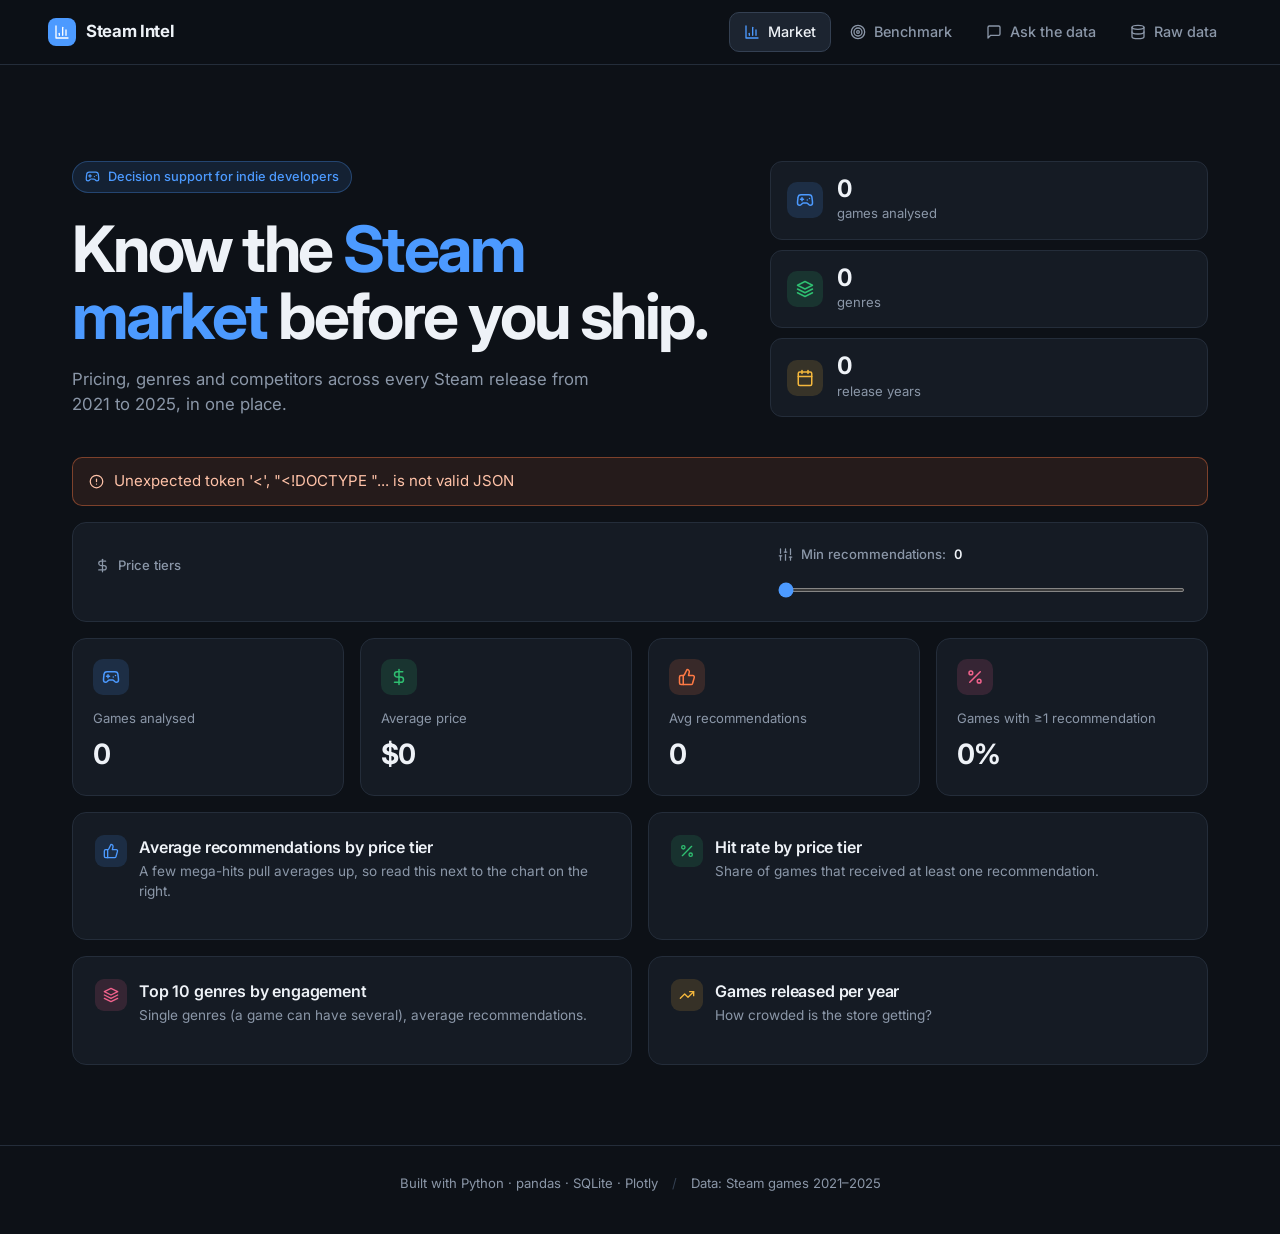
==== commit 74262bb6: "Add colour palette and icons to the dashboard Give each section its own accent colour, add line icon" ====
--- a/static/index.html
+++ b/static/index.html
@@ -5,31 +5,57 @@
   <meta name="viewport" content="width=device-width, initial-scale=1">
   <title>Steam Market Intelligence</title>
   <meta name="description" content="Explore 65,000+ Steam games: pricing, genres, competitors and plain-English search.">
-  <link rel="icon" href="data:image/svg+xml,<svg xmlns='http://www.w3.org/2000/svg' viewBox='0 0 100 100'><text y='.9em' font-size='90'>🎮</text></svg>">
+  <link rel="icon" href="data:image/svg+xml,<svg xmlns='http://www.w3.org/2000/svg' viewBox='0 0 32 32'><rect width='32' height='32' rx='8' fill='%234c9aff'/><rect x='8' y='16' width='4' height='8' rx='1' fill='white'/><rect x='14' y='10' width='4' height='14' rx='1' fill='white'/><rect x='20' y='13' width='4' height='11' rx='1' fill='white'/></svg>">
   <link rel="preconnect" href="https://fonts.googleapis.com">
   <link rel="preconnect" href="https://fonts.gstatic.com" crossorigin>
-  <link href="https://fonts.googleapis.com/css2?family=Inter:wght@400;500;600&family=JetBrains+Mono:wght@400;500&display=swap" rel="stylesheet">
+  <link href="https://fonts.googleapis.com/css2?family=Inter:wght@400;500;600;700&family=JetBrains+Mono:wght@400;500&display=swap" rel="stylesheet">
   <link rel="stylesheet" href="/static/style.css">
 </head>
 <body>
+  <!-- Icon set (line icons, drawn with currentColor so CSS controls the colour) -->
+  <svg width="0" height="0" style="position:absolute" aria-hidden="true">
+    <defs>
+      <symbol id="i-chart" viewBox="0 0 24 24"><path d="M3 3v18h18"/><path d="M18 17V9"/><path d="M13 17V5"/><path d="M8 17v-3"/></symbol>
+      <symbol id="i-target" viewBox="0 0 24 24"><circle cx="12" cy="12" r="10"/><circle cx="12" cy="12" r="6"/><circle cx="12" cy="12" r="2"/></symbol>
+      <symbol id="i-chat" viewBox="0 0 24 24"><path d="M21 15a2 2 0 0 1-2 2H7l-4 4V5a2 2 0 0 1 2-2h14a2 2 0 0 1 2 2z"/></symbol>
+      <symbol id="i-db" viewBox="0 0 24 24"><ellipse cx="12" cy="5" rx="9" ry="3"/><path d="M3 5v14a9 3 0 0 0 18 0V5"/><path d="M3 12a9 3 0 0 0 18 0"/></symbol>
+      <symbol id="i-pad" viewBox="0 0 24 24"><path d="M6 11h4"/><path d="M8 9v4"/><path d="M15 12h.01"/><path d="M18 10h.01"/><path d="M17.3 5H6.7a4 4 0 0 0-4 3.6C2.6 9.4 2 14.5 2 16a3 3 0 0 0 3 3c1 0 1.5-.5 2-1l1.4-1.4a2 2 0 0 1 1.4-.6h4.4a2 2 0 0 1 1.4.6L17 18c.5.5 1 1 2 1a3 3 0 0 0 3-3c0-1.5-.6-6.6-.7-7.3A4 4 0 0 0 17.3 5z"/></symbol>
+      <symbol id="i-dollar" viewBox="0 0 24 24"><path d="M12 2v20"/><path d="M17 5H9.5a3.5 3.5 0 0 0 0 7h5a3.5 3.5 0 0 1 0 7H6"/></symbol>
+      <symbol id="i-thumb" viewBox="0 0 24 24"><path d="M7 10v12"/><path d="M15 5.9 14 10h5.8a2 2 0 0 1 1.9 2.6l-2.3 8a2 2 0 0 1-1.9 1.4H4a2 2 0 0 1-2-2v-8a2 2 0 0 1 2-2h2.8a2 2 0 0 0 1.8-1.1L12 2a3.1 3.1 0 0 1 3 3.9z"/></symbol>
+      <symbol id="i-percent" viewBox="0 0 24 24"><path d="M19 5 5 19"/><circle cx="6.5" cy="6.5" r="2.5"/><circle cx="17.5" cy="17.5" r="2.5"/></symbol>
+      <symbol id="i-layers" viewBox="0 0 24 24"><path d="m12 2 10 5-10 5L2 7z"/><path d="m2 17 10 5 10-5"/><path d="m2 12 10 5 10-5"/></symbol>
+      <symbol id="i-calendar" viewBox="0 0 24 24"><rect x="3" y="4" width="18" height="18" rx="2"/><path d="M16 2v4"/><path d="M8 2v4"/><path d="M3 10h18"/></symbol>
+      <symbol id="i-trend" viewBox="0 0 24 24"><path d="m22 7-8.5 8.5-5-5L2 17"/><path d="M16 7h6v6"/></symbol>
+      <symbol id="i-users" viewBox="0 0 24 24"><path d="M16 21v-2a4 4 0 0 0-4-4H6a4 4 0 0 0-4 4v2"/><circle cx="9" cy="7" r="4"/><path d="M22 21v-2a4 4 0 0 0-3-3.9"/><path d="M16 3.1a4 4 0 0 1 0 7.8"/></symbol>
+      <symbol id="i-search" viewBox="0 0 24 24"><circle cx="11" cy="11" r="8"/><path d="m21 21-4.3-4.3"/></symbol>
+      <symbol id="i-send" viewBox="0 0 24 24"><path d="m22 2-7 20-4-9-9-4z"/><path d="M22 2 11 13"/></symbol>
+      <symbol id="i-download" viewBox="0 0 24 24"><path d="M21 15v4a2 2 0 0 1-2 2H5a2 2 0 0 1-2-2v-4"/><path d="m7 10 5 5 5-5"/><path d="M12 15V3"/></symbol>
+      <symbol id="i-sliders" viewBox="0 0 24 24"><path d="M4 21v-7"/><path d="M4 10V3"/><path d="M12 21v-9"/><path d="M12 8V3"/><path d="M20 21v-5"/><path d="M20 12V3"/><path d="M2 14h4"/><path d="M10 8h4"/><path d="M18 16h4"/></symbol>
+      <symbol id="i-alert" viewBox="0 0 24 24"><circle cx="12" cy="12" r="10"/><path d="M12 8v4"/><path d="M12 16h.01"/></symbol>
+    </defs>
+  </svg>
+
   <header class="nav">
-    <div class="logo">Steam Intel</div>
+    <div class="logo"><span class="logo-mark"><svg class="i"><use href="#i-chart"/></svg></span>Steam Intel</div>
     <nav class="tabs" id="tabs">
-      <button class="tab active" data-tab="market">Market</button>
-      <button class="tab" data-tab="benchmark">Benchmark</button>
-      <button class="tab" data-tab="chat">Ask the data</button>
-      <button class="tab" data-tab="data">Raw data</button>
+      <button class="tab active" data-tab="market" style="--c: var(--blue)"><svg class="i"><use href="#i-chart"/></svg>Market</button>
+      <button class="tab" data-tab="benchmark" style="--c: var(--orange)"><svg class="i"><use href="#i-target"/></svg>Benchmark</button>
+      <button class="tab" data-tab="chat" style="--c: var(--green)"><svg class="i"><use href="#i-chat"/></svg>Ask the data</button>
+      <button class="tab" data-tab="data" style="--c: var(--amber)"><svg class="i"><use href="#i-db"/></svg>Raw data</button>
     </nav>
   </header>
 
   <main>
     <section class="hero">
-      <p class="eyebrow">Decision support for indie developers</p>
-      <h1>Know the <em>Steam market</em><br>before you ship.</h1>
+      <div class="hero-text">
+        <p class="eyebrow"><svg class="i"><use href="#i-pad"/></svg>Decision support for indie developers</p>
+        <h1>Know the <em>Steam market</em> before you ship.</h1>
+        <p class="lede">Pricing, genres and competitors across every Steam release from 2021 to 2025, in one place.</p>
+      </div>
       <div class="hero-stats">
-        <div><b data-count="games">0</b><small>games analysed</small></div>
-        <div><b data-count="genres">0</b><small>genres</small></div>
-        <div><b data-count="years">0</b><small>release years</small></div>
+        <div class="stat" style="--c: var(--blue)"><span class="ico"><svg class="i"><use href="#i-pad"/></svg></span><div><b data-count="games">0</b><small>games analysed</small></div></div>
+        <div class="stat" style="--c: var(--green)"><span class="ico"><svg class="i"><use href="#i-layers"/></svg></span><div><b data-count="genres">0</b><small>genres</small></div></div>
+        <div class="stat" style="--c: var(--amber)"><span class="ico"><svg class="i"><use href="#i-calendar"/></svg></span><div><b data-count="years">0</b><small>release years</small></div></div>
       </div>
     </section>
 
@@ -38,11 +64,11 @@
     <!-- Filters (Market + Raw Data tabs) -->
     <section class="filters card" id="filters">
       <div>
-        <label class="label">Price tiers</label>
+        <label class="label"><svg class="i"><use href="#i-dollar"/></svg>Price tiers</label>
         <div id="tier-chips" class="chips"></div>
       </div>
       <div class="slider-box">
-        <label class="label" for="min-recs">Min recommendations: <b id="min-recs-val">0</b></label>
+        <label class="label" for="min-recs"><svg class="i"><use href="#i-sliders"/></svg>Min recommendations: <b id="min-recs-val">0</b></label>
         <input type="range" id="min-recs" min="0" max="5000" step="100" value="0">
       </div>
     </section>
@@ -50,46 +76,50 @@
     <!-- TAB: Market -->
     <section class="panel active" id="tab-market">
       <div class="metrics" id="market-metrics">
-        <div class="card metric"><small>Games analysed</small><b id="m-games">0</b></div>
-        <div class="card metric"><small>Average price</small><b id="m-price">$0</b></div>
-        <div class="card metric"><small>Avg recommendations</small><b id="m-recs">0</b></div>
-        <div class="card metric"><small>Games with ≥1 recommendation</small><b id="m-rated">0%</b></div>
+        <div class="card metric" style="--c: var(--blue)"><span class="ico"><svg class="i"><use href="#i-pad"/></svg></span><small>Games analysed</small><b id="m-games">0</b></div>
+        <div class="card metric" style="--c: var(--green)"><span class="ico"><svg class="i"><use href="#i-dollar"/></svg></span><small>Average price</small><b id="m-price">$0</b></div>
+        <div class="card metric" style="--c: var(--orange)"><span class="ico"><svg class="i"><use href="#i-thumb"/></svg></span><small>Avg recommendations</small><b id="m-recs">0</b></div>
+        <div class="card metric" style="--c: var(--pink)"><span class="ico"><svg class="i"><use href="#i-percent"/></svg></span><small>Games with ≥1 recommendation</small><b id="m-rated">0%</b></div>
       </div>
       <div id="market-empty" class="card empty" hidden>No games match these filters. Select a price tier or lower the minimum.</div>
       <div class="grid2" id="market-charts">
-        <div class="card"><h3>Average recommendations by price tier</h3><p class="hint">A few mega-hits pull averages up, so read this next to the chart on the right.</p><div id="ch-tier"></div></div>
-        <div class="card"><h3>Hit rate by price tier</h3><p class="hint">Share of games that received at least one recommendation.</p><div id="ch-rate"></div></div>
-        <div class="card"><h3>Top 10 genres by engagement</h3><p class="hint">Single genres (a game can have several), average recommendations.</p><div id="ch-genre"></div></div>
-        <div class="card"><h3>Games released per year</h3><p class="hint">How crowded is the store getting?</p><div id="ch-year"></div></div>
+        <div class="card"><div class="card-head" style="--c: var(--blue)"><span class="ico"><svg class="i"><use href="#i-thumb"/></svg></span><div><h3>Average recommendations by price tier</h3><p class="hint">A few mega-hits pull averages up, so read this next to the chart on the right.</p></div></div><div id="ch-tier"></div></div>
+        <div class="card"><div class="card-head" style="--c: var(--green)"><span class="ico"><svg class="i"><use href="#i-percent"/></svg></span><div><h3>Hit rate by price tier</h3><p class="hint">Share of games that received at least one recommendation.</p></div></div><div id="ch-rate"></div></div>
+        <div class="card"><div class="card-head" style="--c: var(--pink)"><span class="ico"><svg class="i"><use href="#i-layers"/></svg></span><div><h3>Top 10 genres by engagement</h3><p class="hint">Single genres (a game can have several), average recommendations.</p></div></div><div id="ch-genre"></div></div>
+        <div class="card"><div class="card-head" style="--c: var(--amber)"><span class="ico"><svg class="i"><use href="#i-trend"/></svg></span><div><h3>Games released per year</h3><p class="hint">How crowded is the store getting?</p></div></div><div id="ch-year"></div></div>
       </div>
     </section>
 
     <!-- TAB: Benchmark -->
     <section class="panel" id="tab-benchmark">
       <div class="card">
-        <label class="label" for="game-input">Search a game title</label>
+        <label class="label" for="game-input"><svg class="i"><use href="#i-search"/></svg>Search a game title</label>
         <div class="search">
+          <svg class="i search-ico"><use href="#i-search"/></svg>
           <input id="game-input" type="text" autocomplete="off" placeholder="e.g. ELDEN RING, Palworld, Lethal Company…">
           <div id="suggest" class="suggest" hidden></div>
         </div>
       </div>
       <div id="bench-result" hidden>
         <div class="card profile">
-          <div>
-            <h2 id="b-name"></h2>
-            <p id="b-sub" class="hint"></p>
+          <div class="profile-main">
+            <span class="ico big" style="--c: var(--orange)"><svg class="i"><use href="#i-pad"/></svg></span>
+            <div>
+              <h2 id="b-name"></h2>
+              <p id="b-sub" class="hint"></p>
+            </div>
           </div>
           <span class="badge" id="b-rank"></span>
         </div>
         <div class="metrics">
-          <div class="card metric"><small>Price</small><b id="b-price"></b><i id="b-price-d"></i></div>
-          <div class="card metric"><small>Recommendations</small><b id="b-recs"></b><i id="b-recs-d"></i></div>
-          <div class="card metric"><small>Primary genre</small><b id="b-genre"></b><i id="b-peers"></i></div>
-          <div class="card metric"><small>Released</small><b id="b-year"></b><i>release year</i></div>
+          <div class="card metric" style="--c: var(--green)"><span class="ico"><svg class="i"><use href="#i-dollar"/></svg></span><small>Price</small><b id="b-price"></b><i id="b-price-d"></i></div>
+          <div class="card metric" style="--c: var(--orange)"><span class="ico"><svg class="i"><use href="#i-thumb"/></svg></span><small>Recommendations</small><b id="b-recs"></b><i id="b-recs-d"></i></div>
+          <div class="card metric" style="--c: var(--pink)"><span class="ico"><svg class="i"><use href="#i-layers"/></svg></span><small>Primary genre</small><b id="b-genre"></b><i id="b-peers"></i></div>
+          <div class="card metric" style="--c: var(--amber)"><span class="ico"><svg class="i"><use href="#i-calendar"/></svg></span><small>Released</small><b id="b-year"></b><i>release year</i></div>
         </div>
         <div class="grid2">
-          <div class="card"><h3>Position inside its genre</h3><p class="hint">Percentile vs every game in the genre. 50% = genre median.</p><div id="ch-radar"></div></div>
-          <div class="card"><h3>Closest competitors</h3><p class="hint">Same genre, price within about ±30%, ranked by recommendations.</p><div id="rivals"></div></div>
+          <div class="card"><div class="card-head" style="--c: var(--orange)"><span class="ico"><svg class="i"><use href="#i-target"/></svg></span><div><h3>Position inside its genre</h3><p class="hint">Percentile vs every game in the genre. 50% = genre median.</p></div></div><div id="ch-radar"></div></div>
+          <div class="card"><div class="card-head" style="--c: var(--blue)"><span class="ico"><svg class="i"><use href="#i-users"/></svg></span><div><h3>Closest competitors</h3><p class="hint">Same genre, price within about ±30%, ranked by recommendations.</p></div></div><div id="rivals"></div></div>
         </div>
       </div>
     </section>
@@ -97,11 +127,12 @@
     <!-- TAB: Chat -->
     <section class="panel" id="tab-chat">
       <div class="card chat">
+        <div class="card-head" style="--c: var(--green)"><span class="ico"><svg class="i"><use href="#i-chat"/></svg></span><div><h3>Ask the data</h3><p class="hint">Plain English in, filtered results out. Genres, price limits, years and "top N" all work.</p></div></div>
         <div id="messages" class="messages"></div>
         <div class="chips" id="suggestions"></div>
         <form id="chat-form" class="chat-form">
           <input id="chat-input" type="text" autocomplete="off" placeholder="Ask about games, prices, genres, years…">
-          <button type="submit">Send</button>
+          <button type="submit"><svg class="i"><use href="#i-send"/></svg>Send</button>
         </form>
       </div>
     </section>
@@ -110,15 +141,15 @@
     <section class="panel" id="tab-data">
       <div class="card">
         <div class="row-between">
-          <h3>Data warehouse export <span class="hint" id="data-count"></span></h3>
-          <a class="btn" id="download" href="/download.csv">Download CSV</a>
+          <div class="card-head" style="--c: var(--amber)"><span class="ico"><svg class="i"><use href="#i-db"/></svg></span><div><h3>Data warehouse export</h3><p class="hint" id="data-count"></p></div></div>
+          <a class="btn" id="download" href="/download.csv"><svg class="i"><use href="#i-download"/></svg>Download CSV</a>
         </div>
         <div class="table-wrap"><table id="data-table"></table></div>
       </div>
     </section>
   </main>
 
-  <footer>Built with Python · pandas · SQLite · Plotly &nbsp;|&nbsp; Data: Steam games 2021–2025</footer>
+  <footer>Built with Python · pandas · SQLite · Plotly <span class="sep">/</span> Data: Steam games 2021–2025</footer>
 
   <script src="/static/plotly.min.js"></script>
   <script src="/static/app.js"></script>
--- a/static/style.css
+++ b/static/style.css
@@ -1,14 +1,20 @@
 :root {
-  --bg: #0b0b0b;
-  --surface: #141414;
-  --surface-2: #1c1c1c;
-  --text: #f5f5f5;
-  --muted: #8a8a8a;
-  --line: #262626;
-  --line-strong: #3a3a3a;
-  --accent: #fff312;
-  --accent-ink: #0b0b0b;
-  --down: #ff6b5b;
+  --bg: #0d1117;
+  --surface: #151b24;
+  --surface-2: #1c2430;
+  --text: #eef2f7;
+  --muted: #8b97a8;
+  --line: #242d3a;
+  --line-strong: #344052;
+
+  /* one colour per idea, used flat (no gradients) */
+  --blue: #4c9aff;
+  --green: #2fbf71;
+  --orange: #ff7a45;
+  --amber: #f5b83d;
+  --pink: #f0628c;
+  --slate: #7d8aa0;
+
   --mono: "JetBrains Mono", ui-monospace, SFMono-Regular, Menlo, monospace;
 }
 
@@ -24,47 +30,72 @@
   overflow-x: hidden;
   -webkit-font-smoothing: antialiased;
 }
-::selection { background: var(--accent); color: var(--accent-ink); }
+::selection { background: var(--blue); color: #fff; }
+
+/* ---------- icons ---------- */
+.i { width: 1em; height: 1em; flex: none; fill: none; stroke: currentColor; stroke-width: 2; stroke-linecap: round; stroke-linejoin: round; }
+/* tinted square that holds an icon; colour comes from --c on the element or a parent */
+.ico {
+  display: inline-grid; place-items: center; flex: none;
+  width: 36px; height: 36px; border-radius: 10px; font-size: 18px;
+  color: var(--c, var(--blue));
+  background: color-mix(in srgb, var(--c, var(--blue)) 15%, transparent);
+}
+.ico.big { width: 48px; height: 48px; border-radius: 12px; font-size: 24px; }
 
 /* ---------- nav ---------- */
 .nav {
   position: sticky; top: 0; z-index: 20;
   display: flex; align-items: center; justify-content: space-between; gap: 16px;
-  padding: 14px clamp(16px, 4vw, 48px);
-  background: rgba(11, 11, 11, 0.85); backdrop-filter: blur(12px);
+  padding: 12px clamp(16px, 4vw, 48px);
+  background: rgba(13, 17, 23, 0.88); backdrop-filter: blur(12px);
   border-bottom: 1px solid var(--line);
 }
-.logo { font-weight: 600; letter-spacing: -0.02em; white-space: nowrap; display: flex; align-items: center; gap: 8px; }
-.logo::before { content: ""; width: 14px; height: 14px; border-radius: 3px; background: var(--accent); }
-.tabs { display: flex; gap: 2px; overflow-x: auto; scrollbar-width: none; }
+.logo { font-weight: 700; font-size: 1.05rem; letter-spacing: -0.02em; white-space: nowrap; display: flex; align-items: center; gap: 10px; }
+.logo-mark { display: grid; place-items: center; width: 28px; height: 28px; border-radius: 8px; background: var(--blue); color: #fff; font-size: 16px; }
+.tabs { display: flex; gap: 4px; overflow-x: auto; scrollbar-width: none; }
 .tab {
-  background: transparent; color: var(--muted); border: 0;
-  padding: 8px 14px; border-radius: 8px; cursor: pointer; font: inherit; font-size: 0.9rem; font-weight: 500; white-space: nowrap;
-  transition: color .15s, background-color .15s;
-}
-.tab:hover { color: var(--text); }
-.tab.active { color: var(--text); background: var(--surface-2); }
+  display: inline-flex; align-items: center; gap: 8px;
+  background: transparent; color: var(--muted); border: 1px solid transparent;
+  padding: 8px 14px; border-radius: 10px; cursor: pointer; font: inherit; font-size: 0.9rem; font-weight: 500; white-space: nowrap;
+  transition: color .15s, background-color .15s, border-color .15s;
+}
+.tab .i { font-size: 16px; }
+.tab:hover { color: var(--text); background: var(--surface); }
+.tab.active { color: var(--text); background: var(--surface-2); border-color: var(--line-strong); }
+.tab.active .i { color: var(--c); }
 
 /* ---------- layout ---------- */
 main { max-width: 1200px; margin: 0 auto; padding: 0 clamp(16px, 4vw, 32px) 80px; }
-.hero { padding: clamp(48px, 9vw, 112px) 0 40px; }
-.eyebrow { font-family: var(--mono); color: var(--muted); text-transform: uppercase; letter-spacing: 0.08em; font-size: 0.75rem; margin-bottom: 20px; }
-h1 { font-weight: 600; font-size: clamp(2.2rem, 6vw, 4.5rem); line-height: 1.02; letter-spacing: -0.045em; }
-h1 em { font-style: normal; color: var(--accent); }
-.hero-stats { display: flex; flex-wrap: wrap; gap: 16px 48px; margin-top: 40px; padding-top: 24px; border-top: 1px solid var(--line); }
-.hero-stats b { display: block; font-weight: 600; font-size: clamp(1.5rem, 3vw, 2rem); letter-spacing: -0.03em; font-variant-numeric: tabular-nums; }
-.hero-stats small { font-family: var(--mono); font-size: 0.75rem; color: var(--muted); text-transform: uppercase; letter-spacing: 0.06em; }
+.hero { display: grid; grid-template-columns: 1.5fr 1fr; gap: 40px; align-items: end; padding: clamp(40px, 8vw, 96px) 0 40px; }
+.eyebrow {
+  display: inline-flex; align-items: center; gap: 8px;
+  color: var(--blue); background: color-mix(in srgb, var(--blue) 12%, transparent);
+  border: 1px solid color-mix(in srgb, var(--blue) 30%, transparent);
+  padding: 5px 12px; border-radius: 999px; font-size: 0.8rem; font-weight: 500; margin-bottom: 22px;
+}
+.eyebrow .i { font-size: 15px; }
+h1 { font-weight: 700; font-size: clamp(2.2rem, 5.5vw, 4rem); line-height: 1.05; letter-spacing: -0.04em; }
+h1 em { font-style: normal; color: var(--blue); }
+.lede { color: var(--muted); font-size: 1.05rem; max-width: 520px; margin-top: 18px; }
+.hero-stats { display: grid; gap: 10px; }
+.stat { display: flex; align-items: center; gap: 14px; background: var(--surface); border: 1px solid var(--line); border-radius: 12px; padding: 14px 16px; }
+.stat b { display: block; font-weight: 700; font-size: 1.5rem; line-height: 1.1; letter-spacing: -0.03em; font-variant-numeric: tabular-nums; }
+.stat small { color: var(--muted); font-size: 0.82rem; }
 
 .card {
-  background: var(--surface); border: 1px solid var(--line); border-radius: 12px; padding: 24px;
-  position: relative; transition: border-color .2s;
+  background: var(--surface); border: 1px solid var(--line); border-radius: 14px; padding: 22px;
+  position: relative; transition: border-color .2s, transform .2s;
 }
 .card:hover { border-color: var(--line-strong); }
-h2 { font-weight: 600; font-size: clamp(1.3rem, 2.5vw, 1.8rem); letter-spacing: -0.03em; }
-h3 { font-size: 1rem; font-weight: 600; letter-spacing: -0.01em; margin-bottom: 4px; }
-.hint { color: var(--muted); font-size: 0.85rem; margin-bottom: 12px; }
-.label { display: block; font-family: var(--mono); color: var(--muted); font-size: 0.72rem; text-transform: uppercase; letter-spacing: 0.08em; margin-bottom: 12px; }
-.label b { color: var(--text); font-weight: 500; }
+.card-head { display: flex; gap: 12px; align-items: flex-start; margin-bottom: 6px; }
+.card-head .ico { width: 32px; height: 32px; font-size: 16px; border-radius: 9px; }
+h2 { font-weight: 700; font-size: clamp(1.3rem, 2.5vw, 1.8rem); letter-spacing: -0.03em; }
+h3 { font-size: 1rem; font-weight: 600; letter-spacing: -0.01em; margin-bottom: 2px; }
+.hint { color: var(--muted); font-size: 0.85rem; margin-bottom: 10px; }
+.label { display: flex; align-items: center; gap: 8px; color: var(--muted); font-size: 0.82rem; font-weight: 500; margin-bottom: 12px; }
+.label .i { font-size: 15px; }
+.label b { color: var(--text); font-weight: 600; font-variant-numeric: tabular-nums; }
 
 .panel { display: none; animation: rise .35s cubic-bezier(.2, .8, .2, 1) both; }
 .panel.active { display: block; }
@@ -76,76 +107,105 @@
 
 /* ---------- filters ---------- */
 .filters { display: grid; grid-template-columns: 1.6fr 1fr; gap: 32px; align-items: center; margin-bottom: 16px; }
-.chips { display: flex; flex-wrap: wrap; gap: 6px; }
+.chips { display: flex; flex-wrap: wrap; gap: 8px; }
 .chip {
-  border: 1px solid var(--line); background: transparent; color: var(--muted); padding: 6px 12px;
-  border-radius: 8px; cursor: pointer; font: inherit; font-size: 0.85rem; transition: color .15s, border-color .15s, background-color .15s;
-}
-.chip:hover { color: var(--text); border-color: var(--line-strong); }
-.chip.on { color: var(--accent-ink); background: var(--text); border-color: var(--text); font-weight: 500; }
-input[type="range"] { width: 100%; accent-color: var(--accent); height: 4px; }
+  display: inline-flex; align-items: center; gap: 8px;
+  border: 1px solid var(--line-strong); background: transparent; color: var(--muted); padding: 6px 12px;
+  border-radius: 999px; cursor: pointer; font: inherit; font-size: 0.85rem; transition: color .15s, border-color .15s, background-color .15s;
+}
+.chip:hover { color: var(--text); border-color: var(--muted); }
+.chip .dot { width: 8px; height: 8px; border-radius: 50%; background: var(--c, var(--slate)); opacity: .45; transition: opacity .15s; }
+.chip.on { color: var(--text); border-color: var(--c, var(--blue)); background: color-mix(in srgb, var(--c, var(--blue)) 14%, transparent); }
+.chip.on .dot { opacity: 1; }
+input[type="range"] { width: 100%; accent-color: var(--blue); height: 4px; }
 
 /* ---------- metrics ---------- */
 .metric { padding: 20px; }
-.metric small { font-family: var(--mono); color: var(--muted); display: block; margin-bottom: 10px; font-size: 0.72rem; text-transform: uppercase; letter-spacing: 0.06em; }
-.metric b { font-weight: 600; font-size: clamp(1.25rem, 2.2vw, 1.75rem); letter-spacing: -0.03em; font-variant-numeric: tabular-nums; word-break: break-word; }
+.metric .ico { margin-bottom: 14px; }
+.metric small { color: var(--muted); display: block; margin-bottom: 4px; font-size: 0.82rem; }
+.metric b { font-weight: 700; font-size: clamp(1.3rem, 2.2vw, 1.75rem); letter-spacing: -0.03em; font-variant-numeric: tabular-nums; word-break: break-word; }
 .metric i { display: block; margin-top: 6px; font-style: normal; font-size: 0.82rem; color: var(--muted); }
-.up { color: var(--accent) !important; }
-.down { color: var(--down) !important; }
+.metric:hover { border-color: color-mix(in srgb, var(--c) 45%, var(--line)); }
+.up { color: var(--green) !important; }
+.down { color: var(--orange) !important; }
 
 /* ---------- benchmark ---------- */
 .search { position: relative; }
+.search-ico { position: absolute; left: 14px; top: 14px; font-size: 18px; color: var(--muted); pointer-events: none; }
+.search input[type="text"] { padding-left: 42px; }
 input[type="text"] {
-  width: 100%; background: var(--bg); border: 1px solid var(--line); border-radius: 8px;
-  color: var(--text); padding: 12px 14px; font: inherit; outline: none; transition: border-color .15s;
-}
-input[type="text"]::placeholder { color: #5a5a5a; }
-input[type="text"]:focus { border-color: var(--muted); }
-.suggest { position: absolute; left: 0; right: 0; top: calc(100% + 6px); background: var(--surface-2); border: 1px solid var(--line-strong); border-radius: 8px; z-index: 10; overflow: hidden; }
+  width: 100%; background: var(--bg); border: 1px solid var(--line-strong); border-radius: 10px;
+  color: var(--text); padding: 12px 14px; font: inherit; outline: none; transition: border-color .15s, box-shadow .15s;
+}
+input[type="text"]::placeholder { color: #5d6878; }
+input[type="text"]:focus { border-color: var(--blue); box-shadow: 0 0 0 3px color-mix(in srgb, var(--blue) 20%, transparent); }
+.suggest { position: absolute; left: 0; right: 0; top: calc(100% + 6px); background: var(--surface-2); border: 1px solid var(--line-strong); border-radius: 10px; z-index: 10; overflow: hidden; box-shadow: 0 12px 32px rgba(0, 0, 0, .35); }
 .suggest button { display: block; width: 100%; text-align: left; background: none; border: 0; color: var(--text); padding: 10px 14px; font: inherit; cursor: pointer; }
-.suggest button:hover { background: var(--line); }
+.suggest button:hover { background: color-mix(in srgb, var(--blue) 14%, transparent); }
 .profile { display: flex; justify-content: space-between; align-items: center; gap: 16px; flex-wrap: wrap; }
-.badge { font-family: var(--mono); font-size: 0.8rem; color: var(--accent-ink); background: var(--accent); padding: 6px 12px; border-radius: 6px; font-weight: 500; }
+.profile-main { display: flex; align-items: center; gap: 16px; min-width: 0; }
+.profile .hint { margin: 2px 0 0; }
+.badge { font-size: 0.85rem; font-weight: 600; color: var(--orange); background: color-mix(in srgb, var(--orange) 14%, transparent); border: 1px solid color-mix(in srgb, var(--orange) 35%, transparent); padding: 6px 14px; border-radius: 999px; }
 
 /* ---------- tables ---------- */
-.table-wrap { overflow: auto; max-height: 560px; margin-top: 12px; border: 1px solid var(--line); border-radius: 8px; }
+.table-wrap { overflow: auto; max-height: 560px; margin-top: 12px; border: 1px solid var(--line); border-radius: 10px; }
 table { width: 100%; border-collapse: collapse; font-size: 0.88rem; }
-th { text-align: left; font-family: var(--mono); color: var(--muted); font-weight: 400; text-transform: uppercase; font-size: 0.7rem; letter-spacing: 0.06em; padding: 10px 12px; position: sticky; top: 0; background: var(--surface-2); }
+th { text-align: left; color: var(--muted); font-weight: 500; font-size: 0.78rem; padding: 10px 12px; position: sticky; top: 0; background: var(--surface-2); }
 td { padding: 10px 12px; border-top: 1px solid var(--line); }
 tr:hover td { background: var(--surface-2); }
 td.num, th.num { text-align: right; font-variant-numeric: tabular-nums; }
+#rivals table { border: 1px solid var(--line); border-radius: 10px; overflow: hidden; border-collapse: separate; border-spacing: 0; }
+.tier-pill { display: inline-flex; align-items: center; gap: 6px; white-space: nowrap; }
+.tier-pill::before { content: ""; width: 8px; height: 8px; border-radius: 50%; background: var(--c, var(--slate)); }
 .row-between { display: flex; justify-content: space-between; align-items: center; flex-wrap: wrap; gap: 12px; }
-.btn { background: var(--text); color: var(--accent-ink); text-decoration: none; padding: 9px 16px; border-radius: 8px; font-size: 0.9rem; font-weight: 500; transition: background-color .15s; }
-.btn:hover { background: var(--accent); }
+.btn {
+  display: inline-flex; align-items: center; gap: 8px;
+  background: var(--amber); color: #1a1405; text-decoration: none; padding: 9px 16px; border-radius: 10px; font-size: 0.9rem; font-weight: 600;
+  transition: transform .15s, background-color .15s;
+}
+.btn:hover { transform: translateY(-1px); background: #ffc85a; }
 
 /* ---------- chat ---------- */
 .chat { display: flex; flex-direction: column; gap: 14px; }
-.messages { display: flex; flex-direction: column; gap: 12px; min-height: 320px; max-height: 62vh; overflow-y: auto; padding-right: 6px; }
-.msg { max-width: min(760px, 92%); padding: 12px 14px; border-radius: 10px; animation: rise .3s cubic-bezier(.2, .8, .2, 1) both; }
-.msg.bot { background: var(--surface-2); border: 1px solid var(--line); align-self: flex-start; }
-.msg.user { background: var(--text); color: var(--accent-ink); align-self: flex-end; }
+.messages { display: flex; flex-direction: column; gap: 12px; min-height: 320px; max-height: 62vh; overflow-y: auto; padding: 4px 6px 4px 0; }
+.msg { max-width: min(760px, 92%); padding: 12px 15px; border-radius: 14px; animation: rise .3s cubic-bezier(.2, .8, .2, 1) both; }
+.msg.bot { background: var(--surface-2); border: 1px solid var(--line); align-self: flex-start; border-bottom-left-radius: 4px; }
+.msg.user { background: var(--green); color: #04150c; font-weight: 500; align-self: flex-end; border-bottom-right-radius: 4px; }
 .msg.wide { width: 100%; max-width: 100%; }
 .tags { display: flex; flex-wrap: wrap; gap: 6px; margin-top: 8px; }
-.tag { font-family: var(--mono); font-size: 0.72rem; padding: 2px 8px; border-radius: 4px; border: 1px solid var(--line-strong); color: var(--muted); }
-.typing span { display: inline-block; width: 6px; height: 6px; margin-right: 4px; border-radius: 50%; background: var(--muted); animation: bounce 1s infinite; }
+.tag { font-family: var(--mono); font-size: 0.72rem; padding: 2px 8px; border-radius: 6px; color: var(--green); background: color-mix(in srgb, var(--green) 14%, transparent); }
+.typing span { display: inline-block; width: 7px; height: 7px; margin-right: 4px; border-radius: 50%; background: var(--green); animation: bounce 1s infinite; }
 .typing span:nth-child(2) { animation-delay: .15s; } .typing span:nth-child(3) { animation-delay: .3s; }
-@keyframes bounce { 50% { opacity: .3; } }
+@keyframes bounce { 50% { opacity: .3; transform: translateY(-3px); } }
+#suggestions .chip:hover { border-color: var(--green); color: var(--text); }
 .chat-form { display: flex; gap: 8px; }
-.chat-form button { white-space: nowrap; background: var(--text); color: var(--accent-ink); border: 0; padding: 0 20px; border-radius: 8px; font: inherit; font-weight: 500; cursor: pointer; transition: background-color .15s; }
-.chat-form button:hover { background: var(--accent); }
-
-.error { background: rgba(255, 107, 91, 0.08); border: 1px solid rgba(255, 107, 91, 0.4); color: #ffb4aa; padding: 12px 16px; border-radius: 8px; margin-bottom: 16px; }
+.chat-form input:focus { border-color: var(--green); box-shadow: 0 0 0 3px color-mix(in srgb, var(--green) 20%, transparent); }
+.chat-form button {
+  display: inline-flex; align-items: center; gap: 8px; white-space: nowrap;
+  background: var(--green); color: #04150c; border: 0; padding: 0 20px; border-radius: 10px; font: inherit; font-weight: 600; cursor: pointer;
+  transition: transform .15s, background-color .15s;
+}
+.chat-form button:hover { transform: translateY(-1px); background: #45d487; }
+
+.error { display: flex; align-items: center; gap: 10px; background: color-mix(in srgb, var(--orange) 10%, transparent); border: 1px solid color-mix(in srgb, var(--orange) 40%, transparent); color: #ffc2a8; padding: 12px 16px; border-radius: 10px; margin-bottom: 16px; }
 .empty { text-align: center; color: var(--muted); margin: 16px 0; }
 .loading { opacity: .45; transition: opacity .2s; }
-footer { font-family: var(--mono); text-align: center; color: var(--muted); font-size: 0.75rem; padding: 28px 16px 40px; border-top: 1px solid var(--line); }
+footer { text-align: center; color: var(--muted); font-size: 0.82rem; padding: 28px 16px 40px; border-top: 1px solid var(--line); }
+footer .sep { margin: 0 10px; color: var(--line-strong); }
 
 @media (max-width: 900px) {
+  .hero { grid-template-columns: 1fr; gap: 28px; }
+  .hero-stats { grid-template-columns: repeat(3, minmax(0, 1fr)); }
+  .stat { flex-direction: column; align-items: flex-start; gap: 10px; }
   .grid2, .filters { grid-template-columns: 1fr; }
   .metrics { grid-template-columns: repeat(2, minmax(0, 1fr)); }
   .nav { flex-direction: column; align-items: flex-start; }
   .tabs { width: 100%; }
 }
-@media (max-width: 480px) { .metrics { grid-template-columns: 1fr; } }
+@media (max-width: 480px) {
+  .metrics, .hero-stats { grid-template-columns: 1fr; }
+  .stat { flex-direction: row; align-items: center; }
+}
 @media (prefers-reduced-motion: reduce) {
   *, *::before, *::after { animation: none !important; transition: none !important; }
 }
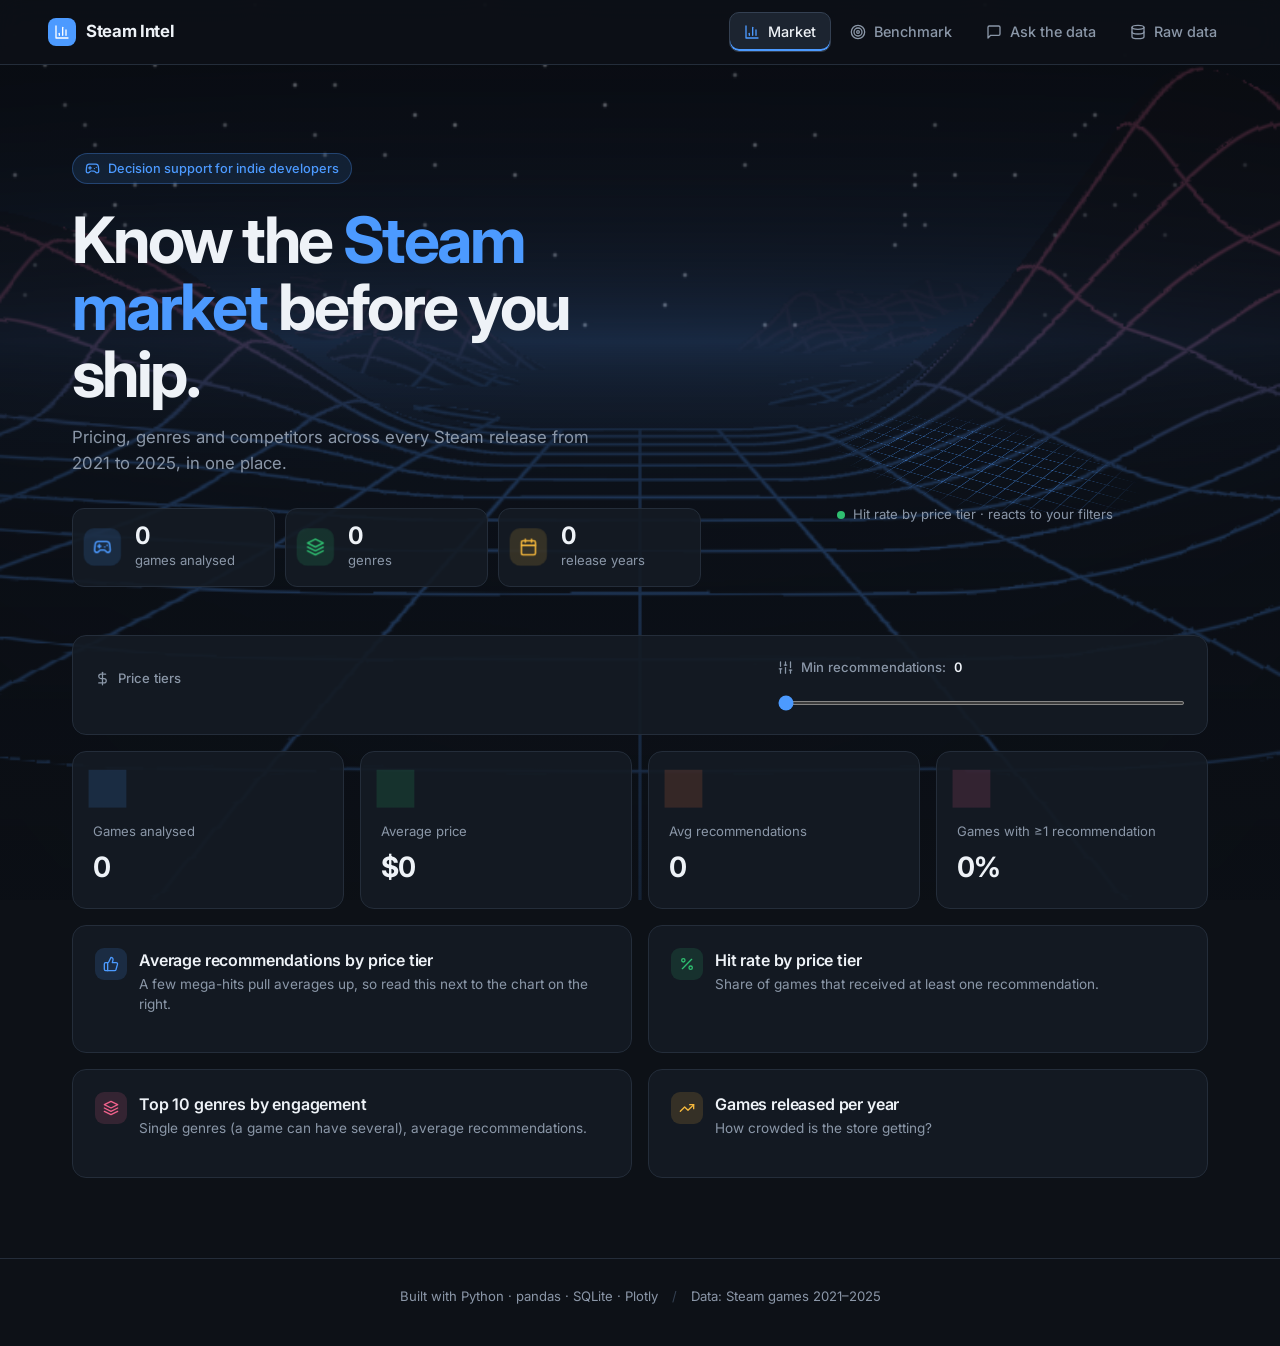
==== commit d2831203: "Add WebGL terrain background, 3D hero chart and scroll motion fx.js renders a ray-marched wireframe " ====
--- a/static/index.html
+++ b/static/index.html
@@ -12,6 +12,10 @@
   <link rel="stylesheet" href="/static/style.css">
 </head>
 <body>
+  <canvas id="bg" aria-hidden="true"></canvas>
+  <div class="bg-shade" aria-hidden="true"></div>
+  <div class="progress" id="progress" aria-hidden="true"></div>
+
   <!-- Icon set (line icons, drawn with currentColor so CSS controls the colour) -->
   <svg width="0" height="0" style="position:absolute" aria-hidden="true">
     <defs>
@@ -51,12 +55,17 @@
         <p class="eyebrow"><svg class="i"><use href="#i-pad"/></svg>Decision support for indie developers</p>
         <h1>Know the <em>Steam market</em> before you ship.</h1>
         <p class="lede">Pricing, genres and competitors across every Steam release from 2021 to 2025, in one place.</p>
+        <div class="hero-stats">
+          <div class="stat" style="--c: var(--blue)"><span class="ico"><svg class="i"><use href="#i-pad"/></svg></span><div><b data-count="games">0</b><small>games analysed</small></div></div>
+          <div class="stat" style="--c: var(--green)"><span class="ico"><svg class="i"><use href="#i-layers"/></svg></span><div><b data-count="genres">0</b><small>genres</small></div></div>
+          <div class="stat" style="--c: var(--amber)"><span class="ico"><svg class="i"><use href="#i-calendar"/></svg></span><div><b data-count="years">0</b><small>release years</small></div></div>
+        </div>
       </div>
-      <div class="hero-stats">
-        <div class="stat" style="--c: var(--blue)"><span class="ico"><svg class="i"><use href="#i-pad"/></svg></span><div><b data-count="games">0</b><small>games analysed</small></div></div>
-        <div class="stat" style="--c: var(--green)"><span class="ico"><svg class="i"><use href="#i-layers"/></svg></span><div><b data-count="genres">0</b><small>genres</small></div></div>
-        <div class="stat" style="--c: var(--amber)"><span class="ico"><svg class="i"><use href="#i-calendar"/></svg></span><div><b data-count="years">0</b><small>release years</small></div></div>
-      </div>
+      <figure class="tower" aria-label="3D chart: share of games with at least one recommendation, by price tier">
+        <div class="tower-stage"><div class="scene" id="scene"><div class="floor"></div></div></div>
+        <figcaption><span class="live"></span>Hit rate by price tier · reacts to your filters</figcaption>
+        <div class="tower-legend" id="tower-legend"></div>
+      </figure>
     </section>
 
     <div id="error" class="error" hidden></div>
@@ -152,6 +161,7 @@
   <footer>Built with Python · pandas · SQLite · Plotly <span class="sep">/</span> Data: Steam games 2021–2025</footer>
 
   <script src="/static/plotly.min.js"></script>
+  <script src="/static/fx.js"></script>
   <script src="/static/app.js"></script>
 </body>
 </html>
--- a/static/style.css
+++ b/static/style.css
@@ -1,6 +1,7 @@
 :root {
   --bg: #0d1117;
   --surface: #151b24;
+  --glass: rgba(21, 27, 36, 0.9);
   --surface-2: #1c2430;
   --text: #eef2f7;
   --muted: #8b97a8;
@@ -14,6 +15,7 @@
   --amber: #f5b83d;
   --pink: #f0628c;
   --slate: #7d8aa0;
+  --accent: var(--blue);
 
   --mono: "JetBrains Mono", ui-monospace, SFMono-Regular, Menlo, monospace;
 }
@@ -67,7 +69,12 @@
 
 /* ---------- layout ---------- */
 main { max-width: 1200px; margin: 0 auto; padding: 0 clamp(16px, 4vw, 32px) 80px; }
-.hero { display: grid; grid-template-columns: 1.5fr 1fr; gap: 40px; align-items: end; padding: clamp(40px, 8vw, 96px) 0 40px; }
+.hero { display: grid; grid-template-columns: 1.35fr 1fr; gap: 40px; align-items: center; padding: clamp(40px, 7vw, 88px) 0 48px; }
+.hero-text > * { animation: heroIn .9s cubic-bezier(.2, .8, .2, 1) both; }
+.hero-text > :nth-child(2) { animation-delay: .08s; }
+.hero-text > :nth-child(3) { animation-delay: .16s; }
+.hero-text > :nth-child(4) { animation-delay: .24s; }
+@keyframes heroIn { from { opacity: 0; transform: translateY(26px); filter: blur(6px); } }
 .eyebrow {
   display: inline-flex; align-items: center; gap: 8px;
   color: var(--blue); background: color-mix(in srgb, var(--blue) 12%, transparent);
@@ -76,16 +83,16 @@
 }
 .eyebrow .i { font-size: 15px; }
 h1 { font-weight: 700; font-size: clamp(2.2rem, 5.5vw, 4rem); line-height: 1.05; letter-spacing: -0.04em; }
-h1 em { font-style: normal; color: var(--blue); }
+h1 em { font-style: normal; color: var(--accent); transition: color .6s; }
 .lede { color: var(--muted); font-size: 1.05rem; max-width: 520px; margin-top: 18px; }
-.hero-stats { display: grid; gap: 10px; }
-.stat { display: flex; align-items: center; gap: 14px; background: var(--surface); border: 1px solid var(--line); border-radius: 12px; padding: 14px 16px; }
+.hero-stats { display: grid; grid-template-columns: repeat(3, minmax(0, 1fr)); gap: 10px; margin-top: 32px; }
+.stat { position: relative; display: flex; align-items: center; gap: 12px; background: var(--glass); border: 1px solid var(--line); border-radius: 12px; padding: 14px; }
 .stat b { display: block; font-weight: 700; font-size: 1.5rem; line-height: 1.1; letter-spacing: -0.03em; font-variant-numeric: tabular-nums; }
 .stat small { color: var(--muted); font-size: 0.82rem; }
 
 .card {
-  background: var(--surface); border: 1px solid var(--line); border-radius: 14px; padding: 22px;
-  position: relative; transition: border-color .2s, transform .2s;
+  background: var(--glass); border: 1px solid var(--line); border-radius: 14px; padding: 22px;
+  position: relative; transition: border-color .2s;
 }
 .card:hover { border-color: var(--line-strong); }
 .card-head { display: flex; gap: 12px; align-items: flex-start; margin-bottom: 6px; }
@@ -194,8 +201,7 @@
 footer .sep { margin: 0 10px; color: var(--line-strong); }
 
 @media (max-width: 900px) {
-  .hero { grid-template-columns: 1fr; gap: 28px; }
-  .hero-stats { grid-template-columns: repeat(3, minmax(0, 1fr)); }
+  .hero { grid-template-columns: 1fr; gap: 12px; }
   .stat { flex-direction: column; align-items: flex-start; gap: 10px; }
   .grid2, .filters { grid-template-columns: 1fr; }
   .metrics { grid-template-columns: repeat(2, minmax(0, 1fr)); }
@@ -205,8 +211,59 @@
 @media (max-width: 480px) {
   .metrics, .hero-stats { grid-template-columns: 1fr; }
   .stat { flex-direction: row; align-items: center; }
+  .tower-stage { transform: scale(.88); margin: -10px 0; }
 }
 @media (prefers-reduced-motion: reduce) {
   *, *::before, *::after { animation: none !important; transition: none !important; }
 }
 [hidden] { display: none !important; }
+
+/* ---------- background: WebGL canvas (fx.js) + shade so text stays readable ---------- */
+#bg { position: fixed; inset: 0; width: 100%; height: 100%; z-index: -2; opacity: 0; transition: opacity 1.2s; }
+#bg.on { opacity: 1; }
+.bg-shade { position: fixed; inset: 0; z-index: -1; pointer-events: none; background: linear-gradient(180deg, rgba(13, 17, 23, .35) 0%, rgba(13, 17, 23, .55) 60%, rgba(13, 17, 23, .75) 100%); }
+.progress { position: fixed; top: 0; left: 0; right: 0; height: 2px; z-index: 30; background: var(--accent); transform: scaleX(0); transform-origin: left; transition: background-color .6s; }
+
+/* ---------- 3D tower chart in the hero ---------- */
+.tower { margin: 0; display: grid; justify-items: center; gap: 10px; animation: heroIn 1.1s .2s cubic-bezier(.2, .8, .2, 1) both; }
+.tower-stage { width: 340px; height: 290px; perspective: 900px; display: grid; place-items: center; }
+.scene { position: relative; width: 300px; height: 240px; transform-style: preserve-3d; transform: rotateX(-18deg) rotateY(-28deg); }
+.floor {
+  position: absolute; left: -30px; top: 140px; width: 360px; height: 200px; transform: rotateX(90deg);
+  background-image:
+    linear-gradient(color-mix(in srgb, var(--accent) 45%, transparent) 1px, transparent 1px),
+    linear-gradient(90deg, color-mix(in srgb, var(--accent) 45%, transparent) 1px, transparent 1px);
+  background-size: 20px 20px;
+  -webkit-mask-image: radial-gradient(closest-side, #000 55%, transparent);
+  mask-image: radial-gradient(closest-side, #000 55%, transparent);
+}
+.bar3d { position: absolute; bottom: 0; width: 34px; height: 4px; transform-style: preserve-3d; transition: height 1s cubic-bezier(.2, .8, .2, 1), opacity .4s; }
+.bar3d.off { opacity: .3; }
+.face { position: absolute; display: block; font-style: normal; box-shadow: inset 0 0 0 1px rgba(255, 255, 255, .14); }
+.front, .back { inset: 0; }
+.front { background: var(--c); transform: translateZ(17px); }
+.back { background: color-mix(in srgb, var(--c) 50%, #000); transform: translateZ(-17px) rotateY(180deg); }
+.left, .right { top: 0; bottom: 0; left: -17px; width: 34px; background: color-mix(in srgb, var(--c) 60%, #000); transform: rotateY(90deg); }
+.right { left: 17px; }
+.top { left: 0; top: -17px; width: 34px; height: 34px; background: color-mix(in srgb, var(--c) 72%, #fff); transform: rotateX(90deg); }
+.front b { position: absolute; top: 7px; left: 0; right: 0; text-align: center; font-size: 10px; font-weight: 700; color: rgba(0, 0, 0, .72); }
+.tower figcaption { display: inline-flex; align-items: center; gap: 8px; color: var(--muted); font-size: 0.82rem; }
+.live { width: 8px; height: 8px; border-radius: 50%; background: var(--green); animation: pulse 2s infinite; }
+@keyframes pulse { 0% { box-shadow: 0 0 0 0 color-mix(in srgb, var(--green) 60%, transparent); } 100% { box-shadow: 0 0 0 10px transparent; } }
+.tower-legend { display: flex; flex-wrap: wrap; justify-content: center; gap: 4px 12px; font-size: 0.75rem; color: var(--muted); max-width: 340px; }
+.tower-legend span { display: inline-flex; align-items: center; gap: 5px; }
+.tower-legend i { width: 8px; height: 8px; border-radius: 2px; background: var(--c); }
+
+/* ---------- scroll reveal + 3D tilt (classes added by fx.js) ---------- */
+main { perspective: 1400px; }
+.reveal { opacity: 0; translate: 0 40px; rotate: x 14deg; transition: opacity .7s var(--delay, 0ms), translate .9s cubic-bezier(.2, .8, .2, 1) var(--delay, 0ms), rotate .9s cubic-bezier(.2, .8, .2, 1) var(--delay, 0ms), border-color .2s; }
+.reveal.in { opacity: 1; translate: 0 0; rotate: x 0deg; }
+.tilt { transform: perspective(700px) rotateX(var(--rx, 0deg)) rotateY(var(--ry, 0deg)); transform-style: preserve-3d; }
+.tilt:not(.reveal), .tilt.in { transition: transform .25s ease-out, opacity .7s, translate .9s cubic-bezier(.2, .8, .2, 1), rotate .9s, border-color .2s; }
+.tilt .ico, .tilt b, .tilt h2 { transform: translateZ(26px); }
+.tilt::after {
+  content: ""; position: absolute; inset: 0; border-radius: inherit; pointer-events: none; opacity: 0; transition: opacity .3s;
+  background: radial-gradient(circle at var(--mx, 50%) var(--my, 50%), color-mix(in srgb, var(--c, var(--accent)) 22%, transparent), transparent 60%);
+}
+.tilt:hover::after { opacity: 1; }
+.tab.active { box-shadow: inset 0 -2px 0 var(--c); }
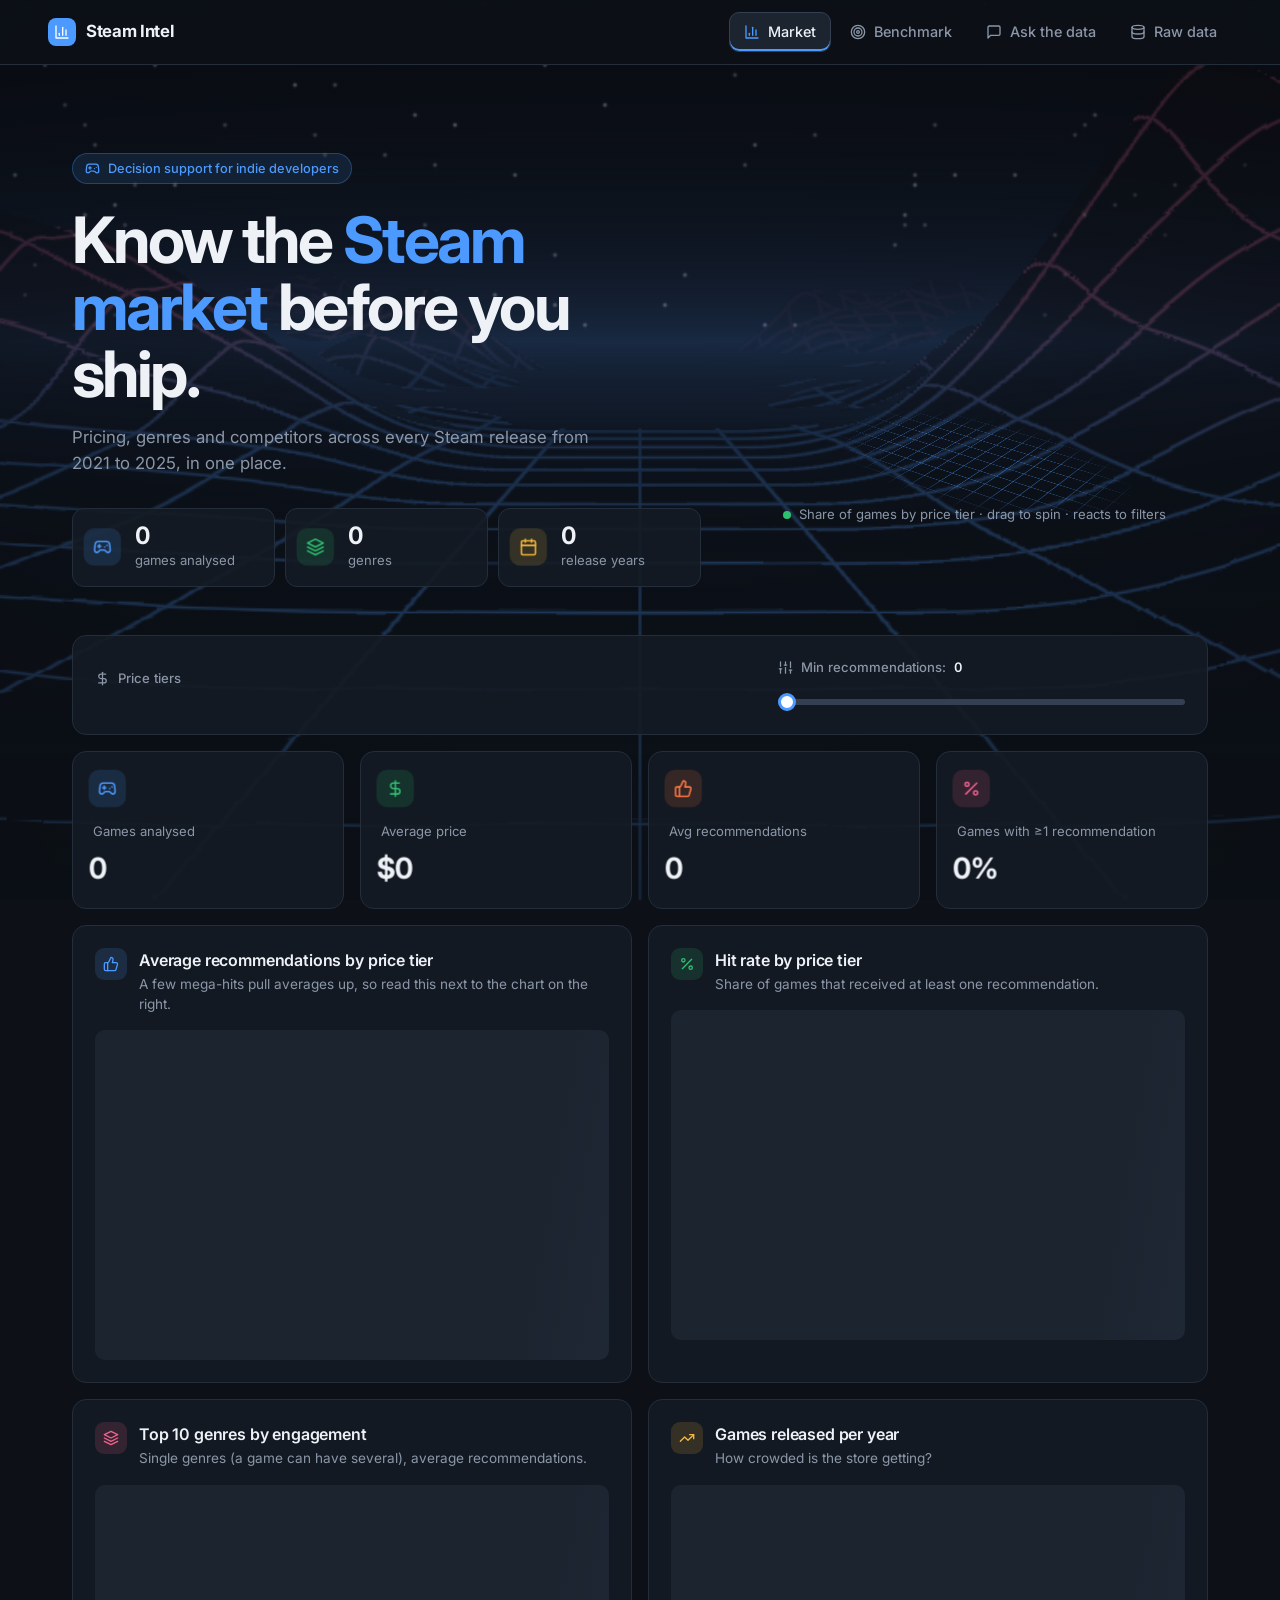
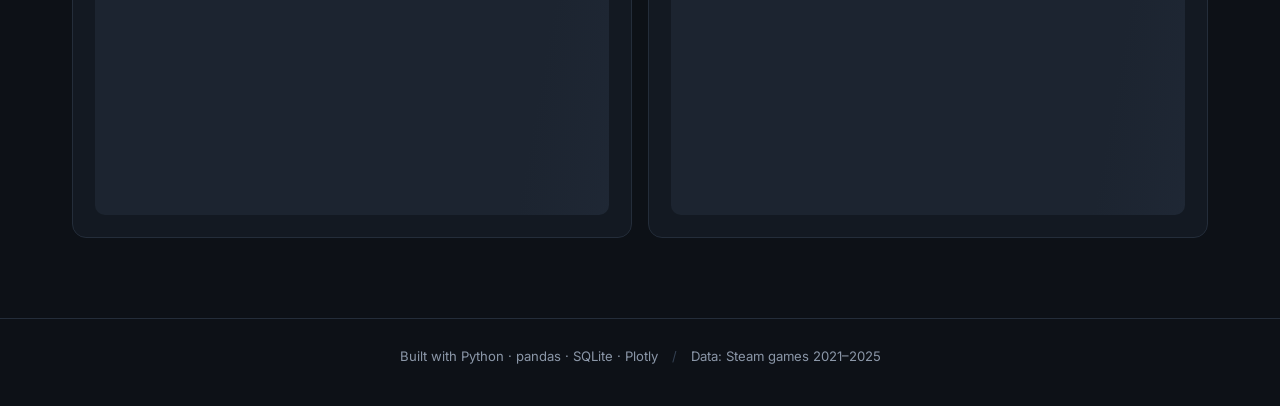
==== commit cbcdcb6e: "Add loader, micro-interactions and make 3D chart follow the slider The hero 3D chart now shows each " ====
--- a/static/index.html
+++ b/static/index.html
@@ -15,6 +15,11 @@
   <canvas id="bg" aria-hidden="true"></canvas>
   <div class="bg-shade" aria-hidden="true"></div>
   <div class="progress" id="progress" aria-hidden="true"></div>
+  <div class="loader" id="loader" role="status" aria-label="Loading">
+    <div class="loader-bars"><i style="--c: var(--blue)"></i><i style="--c: var(--green)"></i><i style="--c: var(--amber)"></i><i style="--c: var(--orange)"></i><i style="--c: var(--pink)"></i></div>
+    <p>Loading 65,000+ Steam games</p>
+    <div class="loader-track"><span></span></div>
+  </div>
 
   <!-- Icon set (line icons, drawn with currentColor so CSS controls the colour) -->
   <svg width="0" height="0" style="position:absolute" aria-hidden="true">
@@ -46,6 +51,7 @@
       <button class="tab" data-tab="benchmark" style="--c: var(--orange)"><svg class="i"><use href="#i-target"/></svg>Benchmark</button>
       <button class="tab" data-tab="chat" style="--c: var(--green)"><svg class="i"><use href="#i-chat"/></svg>Ask the data</button>
       <button class="tab" data-tab="data" style="--c: var(--amber)"><svg class="i"><use href="#i-db"/></svg>Raw data</button>
+      <span class="tab-ind" id="tab-ind" aria-hidden="true"></span>
     </nav>
   </header>
 
@@ -63,7 +69,7 @@
       </div>
       <figure class="tower" aria-label="3D chart: share of games with at least one recommendation, by price tier">
         <div class="tower-stage"><div class="scene" id="scene"><div class="floor"></div></div></div>
-        <figcaption><span class="live"></span>Hit rate by price tier · reacts to your filters</figcaption>
+        <figcaption><span class="live"></span>Share of games by price tier · drag to spin · reacts to filters</figcaption>
         <div class="tower-legend" id="tower-legend"></div>
       </figure>
     </section>
--- a/static/style.css
+++ b/static/style.css
@@ -104,7 +104,8 @@
 .label .i { font-size: 15px; }
 .label b { color: var(--text); font-weight: 600; font-variant-numeric: tabular-nums; }
 
-.panel { display: none; animation: rise .35s cubic-bezier(.2, .8, .2, 1) both; }
+.panel { display: none; animation: panelIn .6s cubic-bezier(.2, .8, .2, 1) both; transform-origin: 50% 0; }
+@keyframes panelIn { from { opacity: 0; transform: translateY(24px) rotateX(9deg); } }
 .panel.active { display: block; }
 @keyframes rise { from { opacity: 0; transform: translateY(8px); } }
 
@@ -124,7 +125,7 @@
 .chip .dot { width: 8px; height: 8px; border-radius: 50%; background: var(--c, var(--slate)); opacity: .45; transition: opacity .15s; }
 .chip.on { color: var(--text); border-color: var(--c, var(--blue)); background: color-mix(in srgb, var(--c, var(--blue)) 14%, transparent); }
 .chip.on .dot { opacity: 1; }
-input[type="range"] { width: 100%; accent-color: var(--blue); height: 4px; }
+
 
 /* ---------- metrics ---------- */
 .metric { padding: 20px; }
@@ -256,7 +257,7 @@
 
 /* ---------- scroll reveal + 3D tilt (classes added by fx.js) ---------- */
 main { perspective: 1400px; }
-.reveal { opacity: 0; translate: 0 40px; rotate: x 14deg; transition: opacity .7s var(--delay, 0ms), translate .9s cubic-bezier(.2, .8, .2, 1) var(--delay, 0ms), rotate .9s cubic-bezier(.2, .8, .2, 1) var(--delay, 0ms), border-color .2s; }
+.reveal { opacity: 0; translate: 0 40px; rotate: x 14deg; transition: opacity .7s var(--delay, 0ms), translate .9s cubic-bezier(.2, .8, .2, 1) var(--delay, 0ms), rotate .9s cubic-bezier(.2, .8, .2, 1) var(--delay, 0ms), border-color .25s, transform .3s, box-shadow .3s; }
 .reveal.in { opacity: 1; translate: 0 0; rotate: x 0deg; }
 .tilt { transform: perspective(700px) rotateX(var(--rx, 0deg)) rotateY(var(--ry, 0deg)); transform-style: preserve-3d; }
 .tilt:not(.reveal), .tilt.in { transition: transform .25s ease-out, opacity .7s, translate .9s cubic-bezier(.2, .8, .2, 1), rotate .9s, border-color .2s; }
@@ -266,4 +267,100 @@
   background: radial-gradient(circle at var(--mx, 50%) var(--my, 50%), color-mix(in srgb, var(--c, var(--accent)) 22%, transparent), transparent 60%);
 }
 .tilt:hover::after { opacity: 1; }
-.tab.active { box-shadow: inset 0 -2px 0 var(--c); }
+
+
+
+/* ---------- loading screen ---------- */
+.loader { position: fixed; inset: 0; z-index: 100; display: grid; place-content: center; justify-items: center; gap: 18px; background: var(--bg); transition: opacity .6s ease, visibility .6s; }
+.loader > * { transition: transform .6s cubic-bezier(.2, .8, .2, 1); }
+.loader.done { opacity: 0; visibility: hidden; pointer-events: none; }
+.loader.done > * { transform: scale(.94) translateY(-6px); }
+.loader-bars { display: flex; align-items: flex-end; gap: 6px; height: 48px; }
+.loader-bars i { width: 10px; height: 100%; border-radius: 3px; background: var(--c); transform-origin: bottom; animation: eq 1s ease-in-out infinite; }
+.loader-bars i:nth-child(2) { animation-delay: .12s; } .loader-bars i:nth-child(3) { animation-delay: .24s; }
+.loader-bars i:nth-child(4) { animation-delay: .36s; } .loader-bars i:nth-child(5) { animation-delay: .48s; }
+@keyframes eq { 0%, 100% { transform: scaleY(.25); } 50% { transform: scaleY(1); } }
+.loader p { color: var(--muted); font-size: .9rem; }
+.loader-track { width: 180px; height: 3px; border-radius: 3px; background: var(--line); overflow: hidden; }
+.loader-track span { display: block; width: 40%; height: 100%; border-radius: inherit; background: var(--blue); animation: track 1.2s ease-in-out infinite; }
+@keyframes track { from { transform: translateX(-100%); } to { transform: translateX(250%); } }
+/* hold the hero entrance until the loader has gone */
+.is-loading .hero-text > *, .is-loading .w, .is-loading .tower { animation-play-state: paused; }
+
+/* ---------- headline: words flip up one by one ---------- */
+.hero-text > h1 { animation: none; perspective: 700px; }
+.w { display: inline-block; transform-origin: 50% 100%; animation: wordIn .9s cubic-bezier(.2, .8, .2, 1) calc(.1s + var(--i) * 70ms) both; }
+@keyframes wordIn { from { opacity: 0; transform: translateY(45%) rotateX(-75deg); } }
+
+/* ---------- mouse parallax in the hero ---------- */
+.hero-text { translate: var(--px, 0) var(--py, 0); }
+.tower { translate: calc(var(--px, 0px) * -1.6) calc(var(--py, 0px) * -1.6); }
+.tower-stage { cursor: grab; touch-action: pan-y; user-select: none; }
+.tower-stage.grabbing { cursor: grabbing; }
+.bar3d:hover .front { filter: brightness(1.15); }
+
+/* ---------- tabs: sliding highlight ---------- */
+.tabs { position: relative; }
+.tab { position: relative; z-index: 1; overflow: hidden; }
+.tab.active { background: transparent; border-color: transparent; }
+.tab .i { transition: transform .3s cubic-bezier(.3, 1.5, .5, 1); }
+.tab:hover .i { transform: rotate(-10deg) scale(1.15); }
+.tab-ind {
+  position: absolute; left: 0; top: 0; bottom: 0; width: 0; z-index: 0; pointer-events: none;
+  border-radius: 10px; background: var(--surface-2); border: 1px solid var(--line-strong); box-shadow: inset 0 -2px 0 var(--c, var(--accent));
+  transition: transform .5s cubic-bezier(.3, 1.25, .5, 1), width .5s cubic-bezier(.3, 1.25, .5, 1), box-shadow .4s;
+}
+.logo-mark { transition: transform .7s cubic-bezier(.3, 1.4, .5, 1); }
+.logo:hover .logo-mark { transform: rotateY(180deg) rotateZ(-8deg); }
+
+/* ---------- click ripple ---------- */
+.chip, .btn, .chat-form button { position: relative; overflow: hidden; }
+.ripple { position: absolute; width: 8px; height: 8px; margin: -4px 0 0 -4px; border-radius: 50%; background: currentColor; opacity: .35; pointer-events: none; animation: ripple .6s ease-out forwards; }
+@keyframes ripple { to { transform: scale(40); opacity: 0; } }
+
+/* ---------- hover + press feedback ---------- */
+.chip { transition: color .15s, border-color .15s, background-color .15s, transform .2s cubic-bezier(.3, 1.5, .5, 1); }
+.chip:hover { transform: translateY(-2px); }
+.chip:active { transform: scale(.94); }
+.chip.on .dot { animation: dotPop .35s cubic-bezier(.3, 1.6, .5, 1); }
+@keyframes dotPop { 50% { transform: scale(1.8); } }
+.btn:active, .chat-form button:active { transform: scale(.96); }
+.btn:hover .i { animation: nudgeDown .6s ease-in-out infinite alternate; }
+@keyframes nudgeDown { to { transform: translateY(3px); } }
+.chat-form button .i { transition: transform .25s cubic-bezier(.3, 1.5, .5, 1); }
+.chat-form button:hover .i { transform: translate(2px, -2px) rotate(8deg); }
+.chat-form button.sent .i { animation: fly .7s cubic-bezier(.5, 0, .3, 1); }
+@keyframes fly { 45% { transform: translate(22px, -22px); opacity: 0; } 55% { transform: translate(-22px, 22px); opacity: 0; } }
+.grid2 > .card:hover { transform: translateY(-4px); border-color: color-mix(in srgb, var(--accent) 45%, var(--line)); box-shadow: 0 22px 44px -22px rgba(0, 0, 0, .7); }
+.card:hover .card-head .ico, .metric:hover .ico, .stat:hover .ico, .profile:hover .ico { animation: icoPop .5s cubic-bezier(.3, 1.5, .5, 1); }
+@keyframes icoPop { 40% { scale: 1.18; rotate: -10deg; } }
+.metric b { display: inline-block; }
+.bump { animation: bump .6s cubic-bezier(.3, 1.5, .5, 1); }
+@keyframes bump { 30% { scale: 1.08; } }
+.suggest button { transition: background-color .15s, padding-left .2s; }
+.suggest button:hover { padding-left: 20px; }
+tr:hover td:first-child { box-shadow: inset 3px 0 0 var(--accent); }
+:focus-visible { outline: 2px solid var(--accent); outline-offset: 2px; }
+
+/* ---------- slider ---------- */
+input[type="range"] {
+  -webkit-appearance: none; appearance: none; width: 100%; height: 6px; border-radius: 99px; cursor: pointer;
+  background: linear-gradient(to right, var(--accent) var(--p, 0%), var(--line-strong) var(--p, 0%));
+}
+input[type="range"]::-webkit-slider-thumb {
+  -webkit-appearance: none; width: 18px; height: 18px; border-radius: 50%; background: #fff; border: 3px solid var(--accent);
+  transition: transform .2s cubic-bezier(.3, 1.5, .5, 1), box-shadow .2s;
+}
+input[type="range"]::-moz-range-thumb { width: 14px; height: 14px; border-radius: 50%; background: #fff; border: 3px solid var(--accent); }
+input[type="range"]:hover::-webkit-slider-thumb { transform: scale(1.15); }
+input[type="range"]:active::-webkit-slider-thumb { transform: scale(1.3); box-shadow: 0 0 0 6px color-mix(in srgb, var(--accent) 25%, transparent); }
+
+/* ---------- skeletons while charts load, cascading table rows ---------- */
+#market-charts .card > div[id^="ch-"]:empty, #ch-radar:empty {
+  height: 330px; border-radius: 10px;
+  background: linear-gradient(100deg, var(--surface-2) 30%, #263040 50%, var(--surface-2) 70%) 0 0 / 300% 100%;
+  animation: shimmer 1.4s linear infinite;
+}
+@keyframes shimmer { from { background-position: 100% 0; } to { background-position: 0 0; } }
+table tr { animation: rowIn .5s cubic-bezier(.2, .8, .2, 1) both; animation-delay: calc(var(--r, 0) * 25ms); }
+@keyframes rowIn { from { opacity: 0; transform: translateX(-12px); } }
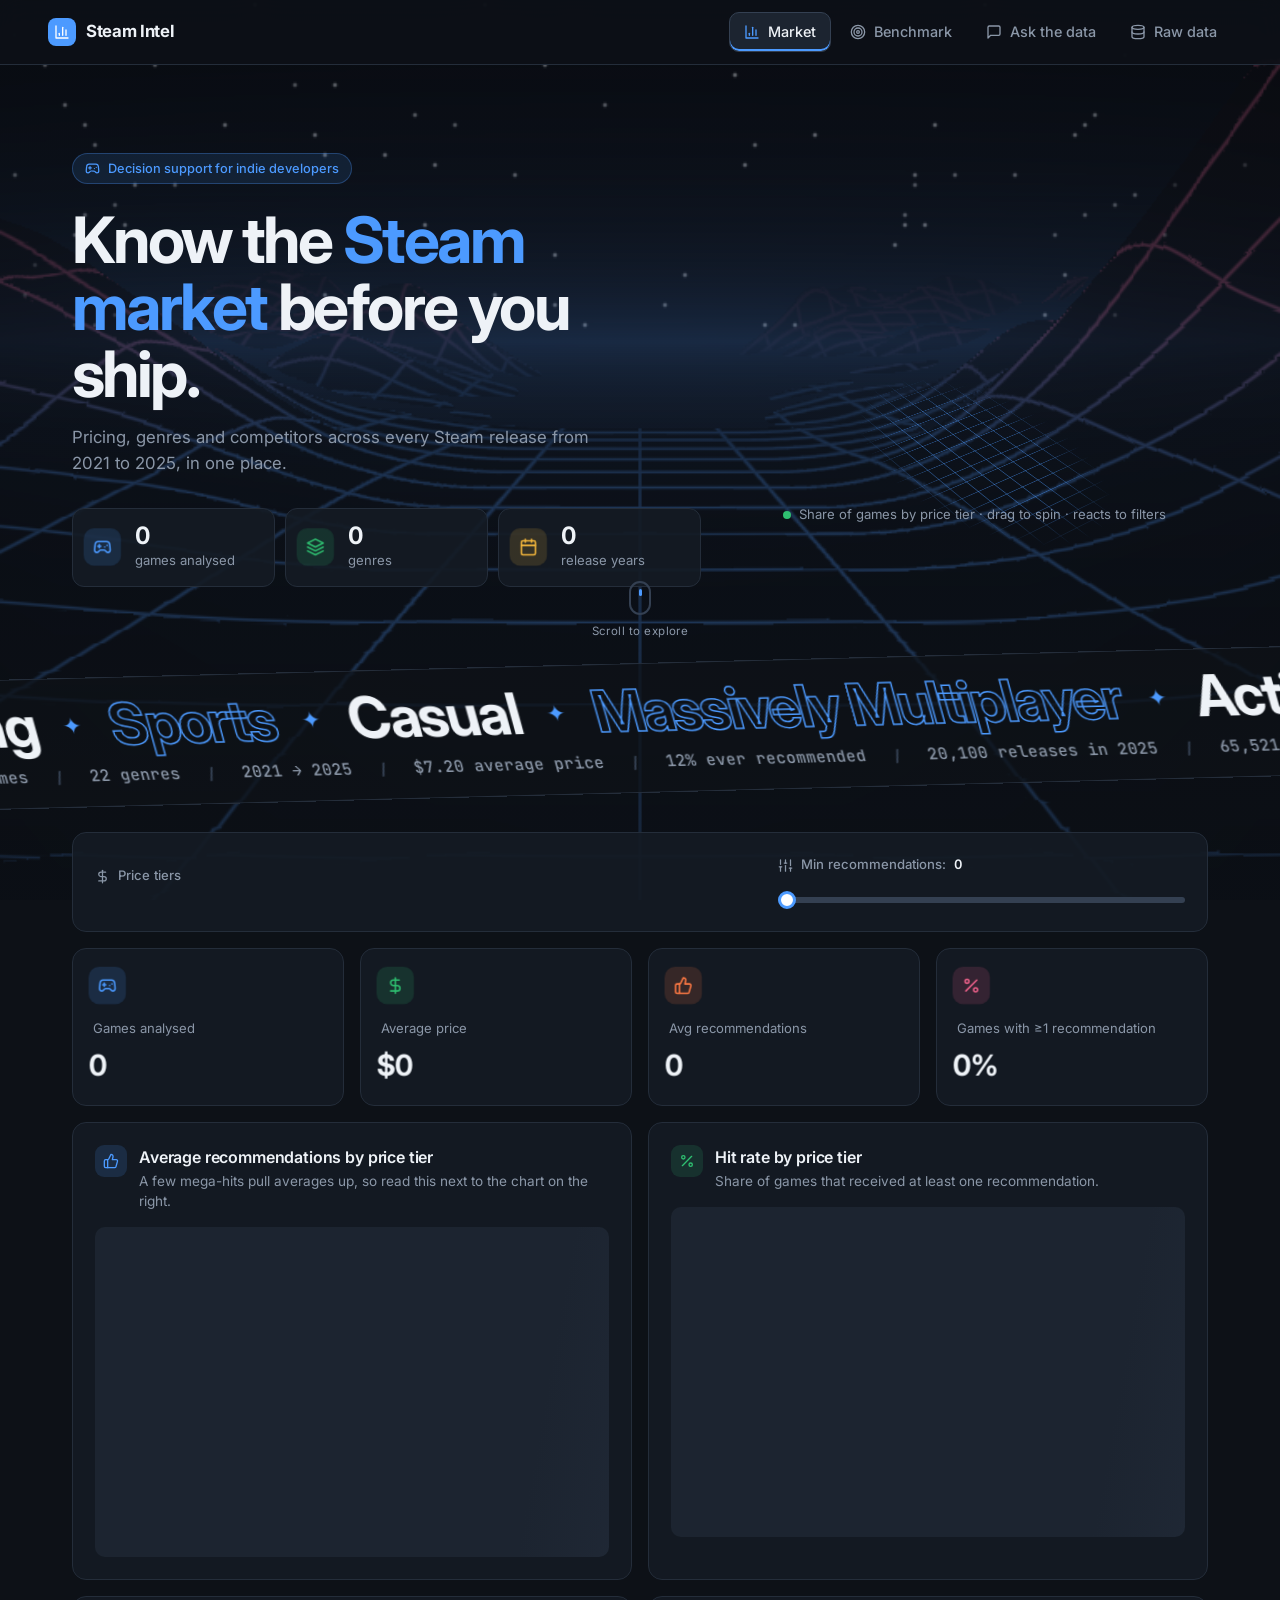
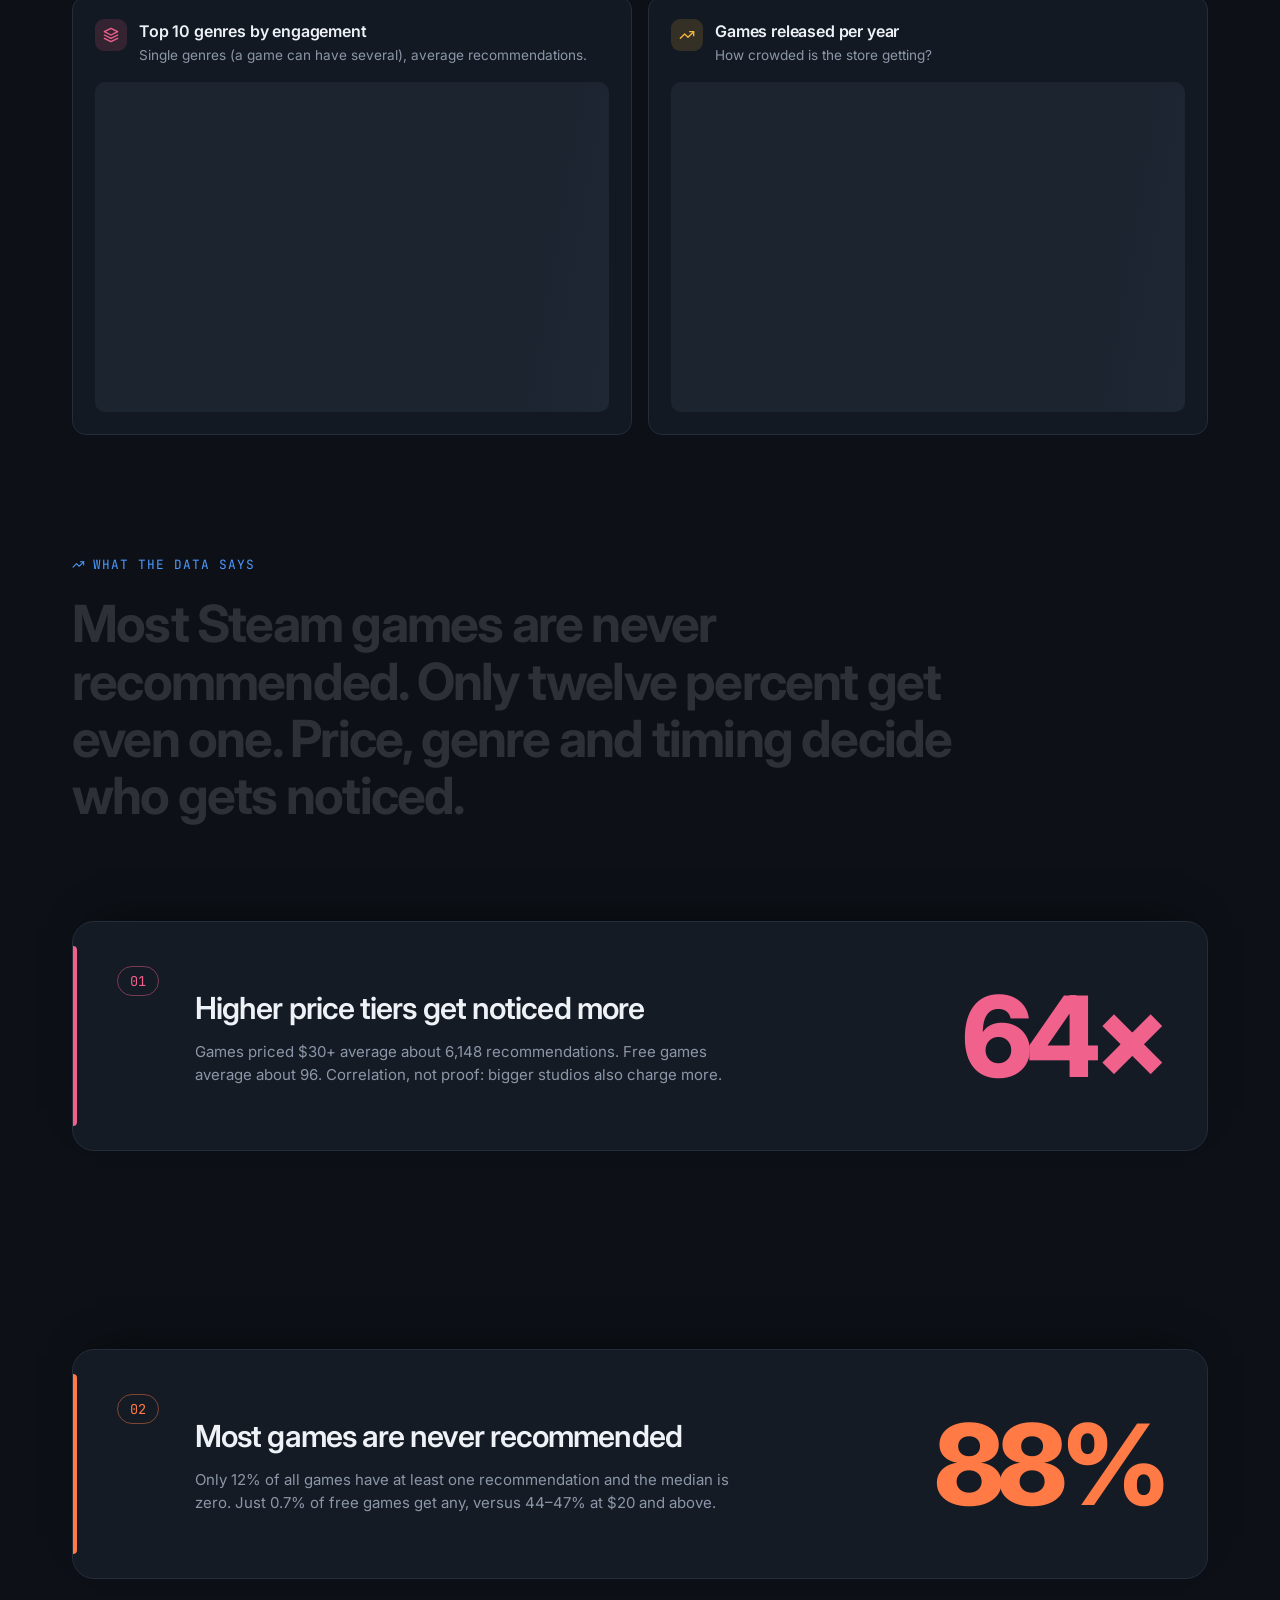
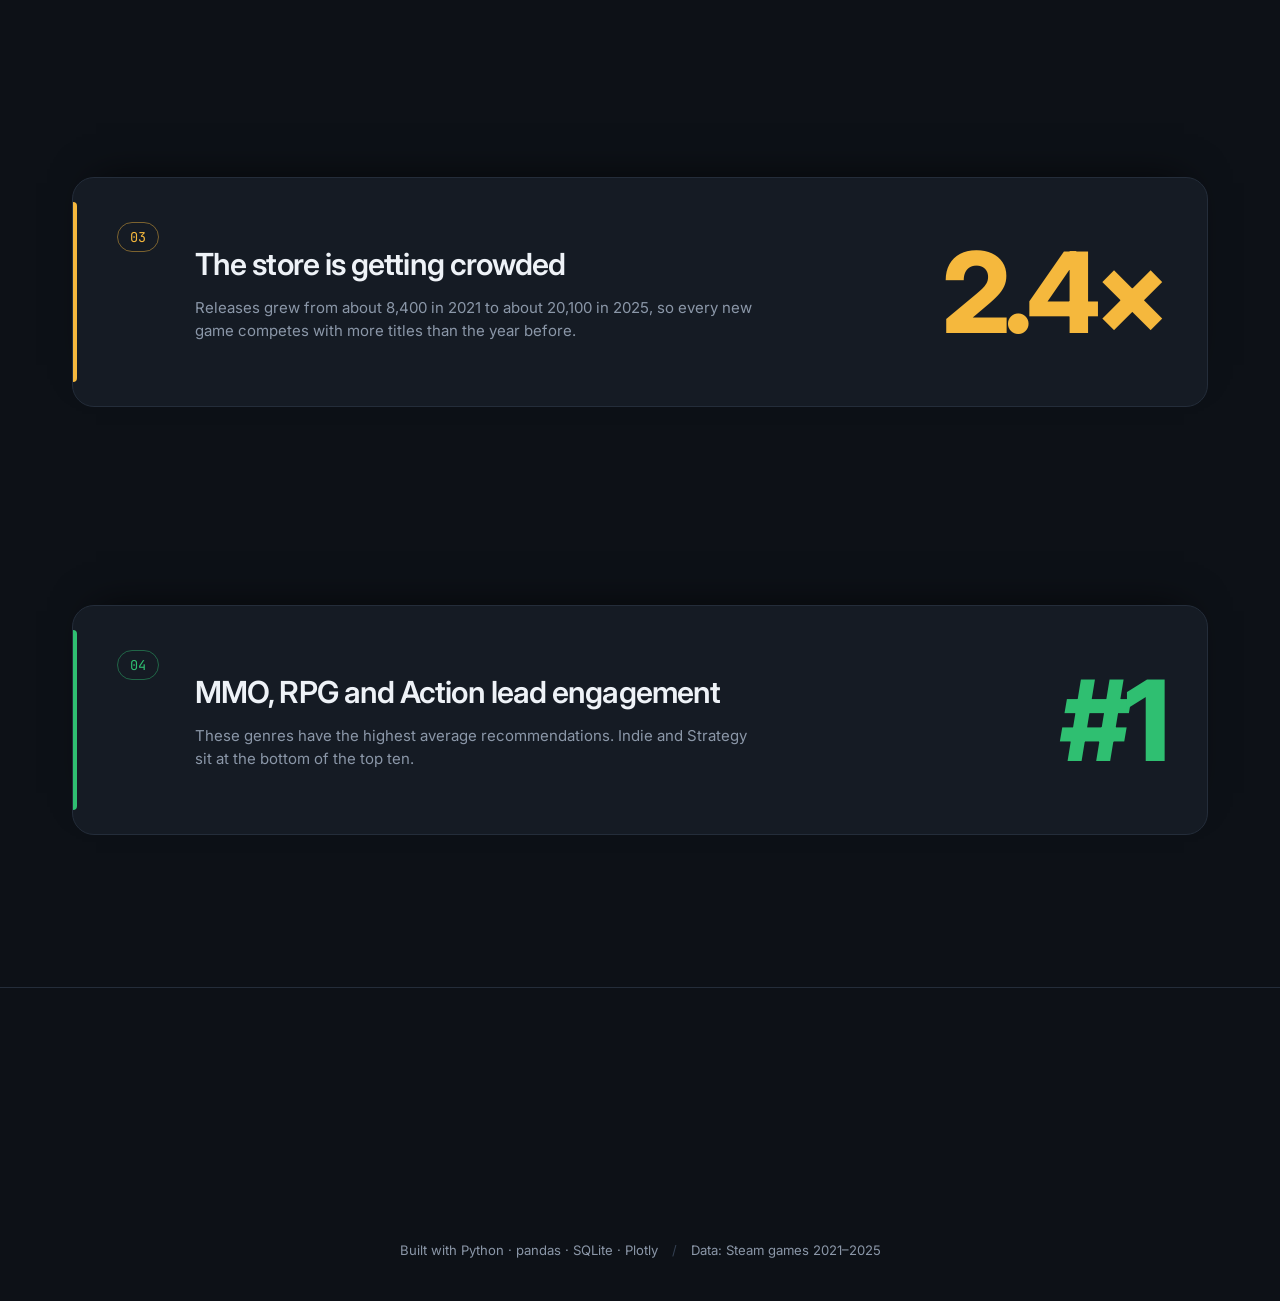
==== commit 0b217283: "Add smooth scroll, parallax, marquee and scroll-driven story section Adds Lenis smooth scrolling (ve" ====
--- a/static/index.html
+++ b/static/index.html
@@ -46,7 +46,7 @@
 
   <header class="nav">
     <div class="logo"><span class="logo-mark"><svg class="i"><use href="#i-chart"/></svg></span>Steam Intel</div>
-    <nav class="tabs" id="tabs">
+    <nav class="tabs" data-lenis-prevent id="tabs">
       <button class="tab active" data-tab="market" style="--c: var(--blue)"><svg class="i"><use href="#i-chart"/></svg>Market</button>
       <button class="tab" data-tab="benchmark" style="--c: var(--orange)"><svg class="i"><use href="#i-target"/></svg>Benchmark</button>
       <button class="tab" data-tab="chat" style="--c: var(--green)"><svg class="i"><use href="#i-chat"/></svg>Ask the data</button>
@@ -72,7 +72,17 @@
         <figcaption><span class="live"></span>Share of games by price tier · drag to spin · reacts to filters</figcaption>
         <div class="tower-legend" id="tower-legend"></div>
       </figure>
-    </section>
+      <a class="scroll-cue" href="#filters" aria-label="Scroll to the dashboard"><span class="mouse"><i></i></span>Scroll to explore</a>
+    </section>
+
+    <div class="marquee" aria-hidden="true">
+      <div class="marquee-row" data-speed="0.6">
+        <span>Action</span><b>✦</b><span class="o">RPG</span><b>✦</b><span>Indie</span><b>✦</b><span class="o">Strategy</span><b>✦</b><span>Simulation</span><b>✦</b><span class="o">Adventure</span><b>✦</b><span>Racing</span><b>✦</b><span class="o">Sports</span><b>✦</b><span>Casual</span><b>✦</b><span class="o">Massively Multiplayer</span><b>✦</b>
+      </div>
+      <div class="marquee-row small" data-speed="-0.45">
+        <span>65,521 games</span><b>/</b><span>22 genres</span><b>/</b><span>2021 → 2025</span><b>/</b><span>$7.20 average price</span><b>/</b><span>12% ever recommended</span><b>/</b><span>20,100 releases in 2025</span><b>/</b>
+      </div>
+    </div>
 
     <div id="error" class="error" hidden></div>
 
@@ -103,6 +113,33 @@
         <div class="card"><div class="card-head" style="--c: var(--pink)"><span class="ico"><svg class="i"><use href="#i-layers"/></svg></span><div><h3>Top 10 genres by engagement</h3><p class="hint">Single genres (a game can have several), average recommendations.</p></div></div><div id="ch-genre"></div></div>
         <div class="card"><div class="card-head" style="--c: var(--amber)"><span class="ico"><svg class="i"><use href="#i-trend"/></svg></span><div><h3>Games released per year</h3><p class="hint">How crowded is the store getting?</p></div></div><div id="ch-year"></div></div>
       </div>
+
+      <section class="story" aria-label="Key findings">
+        <p class="story-kicker"><svg class="i"><use href="#i-trend"/></svg>What the data says</p>
+        <p class="scrub" id="scrub">Most Steam games are never recommended. Only twelve percent get even one. Price, genre and timing decide who gets noticed.</p>
+        <div class="stack">
+          <article class="finding" style="--c: var(--pink); --i: 0">
+            <span class="f-num">01</span>
+            <div class="f-body"><h3>Higher price tiers get noticed more</h3><p>Games priced $30+ average about 6,148 recommendations. Free games average about 96. Correlation, not proof: bigger studios also charge more.</p></div>
+            <b class="f-big">64×</b>
+          </article>
+          <article class="finding" style="--c: var(--orange); --i: 1">
+            <span class="f-num">02</span>
+            <div class="f-body"><h3>Most games are never recommended</h3><p>Only 12% of all games have at least one recommendation and the median is zero. Just 0.7% of free games get any, versus 44–47% at $20 and above.</p></div>
+            <b class="f-big">88%</b>
+          </article>
+          <article class="finding" style="--c: var(--amber); --i: 2">
+            <span class="f-num">03</span>
+            <div class="f-body"><h3>The store is getting crowded</h3><p>Releases grew from about 8,400 in 2021 to about 20,100 in 2025, so every new game competes with more titles than the year before.</p></div>
+            <b class="f-big">2.4×</b>
+          </article>
+          <article class="finding" style="--c: var(--green); --i: 3">
+            <span class="f-num">04</span>
+            <div class="f-body"><h3>MMO, RPG and Action lead engagement</h3><p>These genres have the highest average recommendations. Indie and Strategy sit at the bottom of the top ten.</p></div>
+            <b class="f-big">#1</b>
+          </article>
+        </div>
+      </section>
     </section>
 
     <!-- TAB: Benchmark -->
@@ -143,7 +180,7 @@
     <section class="panel" id="tab-chat">
       <div class="card chat">
         <div class="card-head" style="--c: var(--green)"><span class="ico"><svg class="i"><use href="#i-chat"/></svg></span><div><h3>Ask the data</h3><p class="hint">Plain English in, filtered results out. Genres, price limits, years and "top N" all work.</p></div></div>
-        <div id="messages" class="messages"></div>
+        <div id="messages" class="messages" data-lenis-prevent></div>
         <div class="chips" id="suggestions"></div>
         <form id="chat-form" class="chat-form">
           <input id="chat-input" type="text" autocomplete="off" placeholder="Ask about games, prices, genres, years…">
@@ -159,14 +196,20 @@
           <div class="card-head" style="--c: var(--amber)"><span class="ico"><svg class="i"><use href="#i-db"/></svg></span><div><h3>Data warehouse export</h3><p class="hint" id="data-count"></p></div></div>
           <a class="btn" id="download" href="/download.csv"><svg class="i"><use href="#i-download"/></svg>Download CSV</a>
         </div>
-        <div class="table-wrap"><table id="data-table"></table></div>
+        <div class="table-wrap" data-lenis-prevent><table id="data-table"></table></div>
       </div>
     </section>
   </main>
 
-  <footer>Built with Python · pandas · SQLite · Plotly <span class="sep">/</span> Data: Steam games 2021–2025</footer>
+  <footer>
+    <div class="wordmark" aria-hidden="true">Steam<span>Intel</span></div>
+    <p>Built with Python · pandas · SQLite · Plotly <span class="sep">/</span> Data: Steam games 2021–2025</p>
+  </footer>
+
+  <div class="cursor" id="cursor" aria-hidden="true"><span></span></div>
 
   <script src="/static/plotly.min.js"></script>
+  <script src="/static/lenis.min.js"></script>
   <script src="/static/fx.js"></script>
   <script src="/static/app.js"></script>
 </body>
--- a/static/style.css
+++ b/static/style.css
@@ -22,6 +22,10 @@
 
 * { box-sizing: border-box; margin: 0; }
 html { scroll-behavior: smooth; }
+html.lenis, html.lenis body { height: auto; }
+.lenis.lenis-smooth { scroll-behavior: auto !important; }
+.lenis.lenis-stopped { overflow: hidden; }
+[data-lenis-prevent] { overscroll-behavior: contain; }
 body {
   background: var(--bg);
   color: var(--text);
@@ -293,8 +297,9 @@
 @keyframes wordIn { from { opacity: 0; transform: translateY(45%) rotateX(-75deg); } }
 
 /* ---------- mouse parallax in the hero ---------- */
-.hero-text { translate: var(--px, 0) var(--py, 0); }
-.tower { translate: calc(var(--px, 0px) * -1.6) calc(var(--py, 0px) * -1.6); }
+.hero { position: relative; }
+.hero-text { translate: var(--px, 0px) calc(var(--py, 0px) + var(--sy, 0px)); opacity: var(--fade, 1); }
+.tower { translate: calc(var(--px, 0px) * -1.6) calc(var(--py, 0px) * -1.6 + var(--sy, 0px) * 0.45); opacity: var(--fade, 1); }
 .tower-stage { cursor: grab; touch-action: pan-y; user-select: none; }
 .tower-stage.grabbing { cursor: grabbing; }
 .bar3d:hover .front { filter: brightness(1.15); }
@@ -364,3 +369,80 @@
 @keyframes shimmer { from { background-position: 100% 0; } to { background-position: 0 0; } }
 table tr { animation: rowIn .5s cubic-bezier(.2, .8, .2, 1) both; animation-delay: calc(var(--r, 0) * 25ms); }
 @keyframes rowIn { from { opacity: 0; transform: translateX(-12px); } }
+
+
+/* ---------- scroll cue ---------- */
+.scroll-cue { position: absolute; left: 50%; bottom: -6px; margin-left: -60px; width: 120px; display: grid; justify-items: center; gap: 8px; color: var(--muted); font-size: .72rem; text-decoration: none; letter-spacing: .04em; transition: opacity .4s, translate .4s cubic-bezier(.3, 1.6, .5, 1); }
+.scroll-cue.hide { opacity: 0; pointer-events: none; }
+.mouse { width: 22px; height: 34px; border: 2px solid var(--line-strong); border-radius: 12px; display: grid; justify-items: center; padding-top: 6px; }
+.mouse i { width: 3px; height: 7px; border-radius: 2px; background: var(--accent); animation: wheel 1.6s ease-in-out infinite; }
+@keyframes wheel { 0% { transform: translateY(0); opacity: 1; } 70% { transform: translateY(10px); opacity: 0; } 100% { opacity: 0; } }
+
+/* ---------- marquee band ---------- */
+.marquee { margin: 28px calc(50% - 50vw - 40px) 40px; padding: 18px 0; overflow: hidden; border-block: 1px solid var(--line); background: rgba(13, 17, 23, .72); display: grid; gap: 10px; rotate: -1.5deg; }
+.marquee-row { display: flex; align-items: center; gap: 28px; width: max-content; white-space: nowrap; will-change: transform; }
+.marquee-row span { font-size: clamp(2rem, 5vw, 3.6rem); font-weight: 700; letter-spacing: -.04em; line-height: 1; }
+.marquee-row span.o { color: transparent; -webkit-text-stroke: 1.5px var(--accent); transition: -webkit-text-stroke-color .6s; }
+.marquee-row b { color: var(--accent); font-size: 1.4rem; transition: color .6s; }
+.marquee-row.small span { font-size: 1rem; font-weight: 500; letter-spacing: 0; color: var(--muted); font-family: var(--mono); }
+.marquee-row.small b { font-size: 1rem; color: var(--line-strong); }
+
+/* ---------- story: scrubbed statement + stacking cards ---------- */
+.story { margin-top: clamp(64px, 10vw, 120px); }
+.story-kicker { display: inline-flex; align-items: center; gap: 8px; font-family: var(--mono); font-size: .8rem; color: var(--accent); text-transform: uppercase; letter-spacing: .08em; }
+.scrub { margin: 18px 0 clamp(48px, 8vw, 96px); font-size: clamp(1.7rem, 4.2vw, 3.2rem); font-weight: 700; letter-spacing: -.035em; line-height: 1.12; max-width: 980px; }
+.sw { opacity: .14; transition: opacity .15s linear; }
+.stack { padding-bottom: 8vh; }
+.finding {
+  position: sticky; top: calc(96px + var(--i) * 22px);
+  display: grid; grid-template-columns: auto 1fr auto; gap: clamp(16px, 3vw, 36px); align-items: center;
+  min-height: 230px; margin-bottom: 22vh; padding: clamp(22px, 4vw, 44px);
+  background: var(--surface); border: 1px solid var(--line); border-radius: 22px;
+  box-shadow: 0 -18px 40px -24px rgba(0, 0, 0, .8);
+  transform-origin: 50% 0; will-change: scale;
+}
+.finding:last-child { margin-bottom: 0; }
+.finding::after { content: ""; position: absolute; left: 0; top: 24px; bottom: 24px; width: 4px; border-radius: 0 4px 4px 0; background: var(--c); }
+.f-num { font-family: var(--mono); font-size: .85rem; color: var(--c); border: 1px solid color-mix(in srgb, var(--c) 45%, transparent); border-radius: 999px; padding: 4px 12px; align-self: start; }
+.f-body h3 { font-size: clamp(1.25rem, 2.6vw, 1.9rem); letter-spacing: -.03em; margin-bottom: 10px; }
+.f-body p { color: var(--muted); max-width: 560px; }
+.f-big { font-size: clamp(3rem, 9vw, 7rem); font-weight: 800; letter-spacing: -.06em; line-height: .9; color: var(--c); }
+
+/* ---------- footer wordmark ---------- */
+footer { overflow: hidden; padding-top: 40px; }
+.wordmark { font-size: clamp(4rem, 17vw, 15rem); font-weight: 800; letter-spacing: -.06em; line-height: .85; text-align: center; color: var(--text); margin-bottom: 28px; will-change: translate; }
+.wordmark span { color: transparent; -webkit-text-stroke: 2px var(--accent); margin-left: .12em; transition: -webkit-text-stroke-color .6s; }
+
+/* ---------- cursor ring ---------- */
+.cursor { position: fixed; left: 0; top: 0; z-index: 90; pointer-events: none; display: none; }
+.cursor.on { display: block; }
+.cursor.gone span { opacity: 0; }
+.cursor span {
+  position: absolute; left: -18px; top: -18px; width: 36px; height: 36px; border-radius: 50%;
+  border: 1.5px solid #fff; mix-blend-mode: difference;
+  display: grid; place-items: center; font-size: 0; font-weight: 600; color: #000;
+  transition: transform .3s cubic-bezier(.3, 1.5, .5, 1), background-color .3s, opacity .3s, font-size .2s;
+}
+.cursor.hover span { transform: scale(1.6); background: #fff; }
+.cursor.drag span { transform: scale(2); background: #fff; font-size: 7px; }
+.cursor.drag span::after { content: "DRAG"; letter-spacing: .08em; }
+
+/* ---------- magnetic buttons + border spotlight ---------- */
+.magnet { transition: translate .45s cubic-bezier(.3, 1.6, .5, 1), transform .15s, background-color .15s; }
+.card::before, .finding::before, .stat::before {
+  content: ""; position: absolute; inset: -1px; border-radius: inherit; padding: 1px; pointer-events: none; opacity: 0; transition: opacity .3s;
+  background: radial-gradient(260px circle at var(--sx, 50%) var(--sy, 50%), color-mix(in srgb, var(--c, var(--accent)) 90%, transparent), transparent 70%);
+  -webkit-mask: linear-gradient(#000 0 0) content-box, linear-gradient(#000 0 0); -webkit-mask-composite: xor;
+  mask: linear-gradient(#000 0 0) content-box exclude, linear-gradient(#000 0 0);
+}
+.card:hover::before, .finding:hover::before, .stat:hover::before { opacity: 1; }
+
+@media (max-width: 700px) {
+  .finding { grid-template-columns: 1fr; min-height: 0; top: calc(80px + var(--i) * 16px); }
+  .f-big { order: -1; }
+  .scroll-cue { display: none; }
+}
+@media (prefers-reduced-motion: reduce) {
+  .sw { opacity: 1; }
+  .finding { position: relative; top: 0; margin-bottom: 18px; }
+}
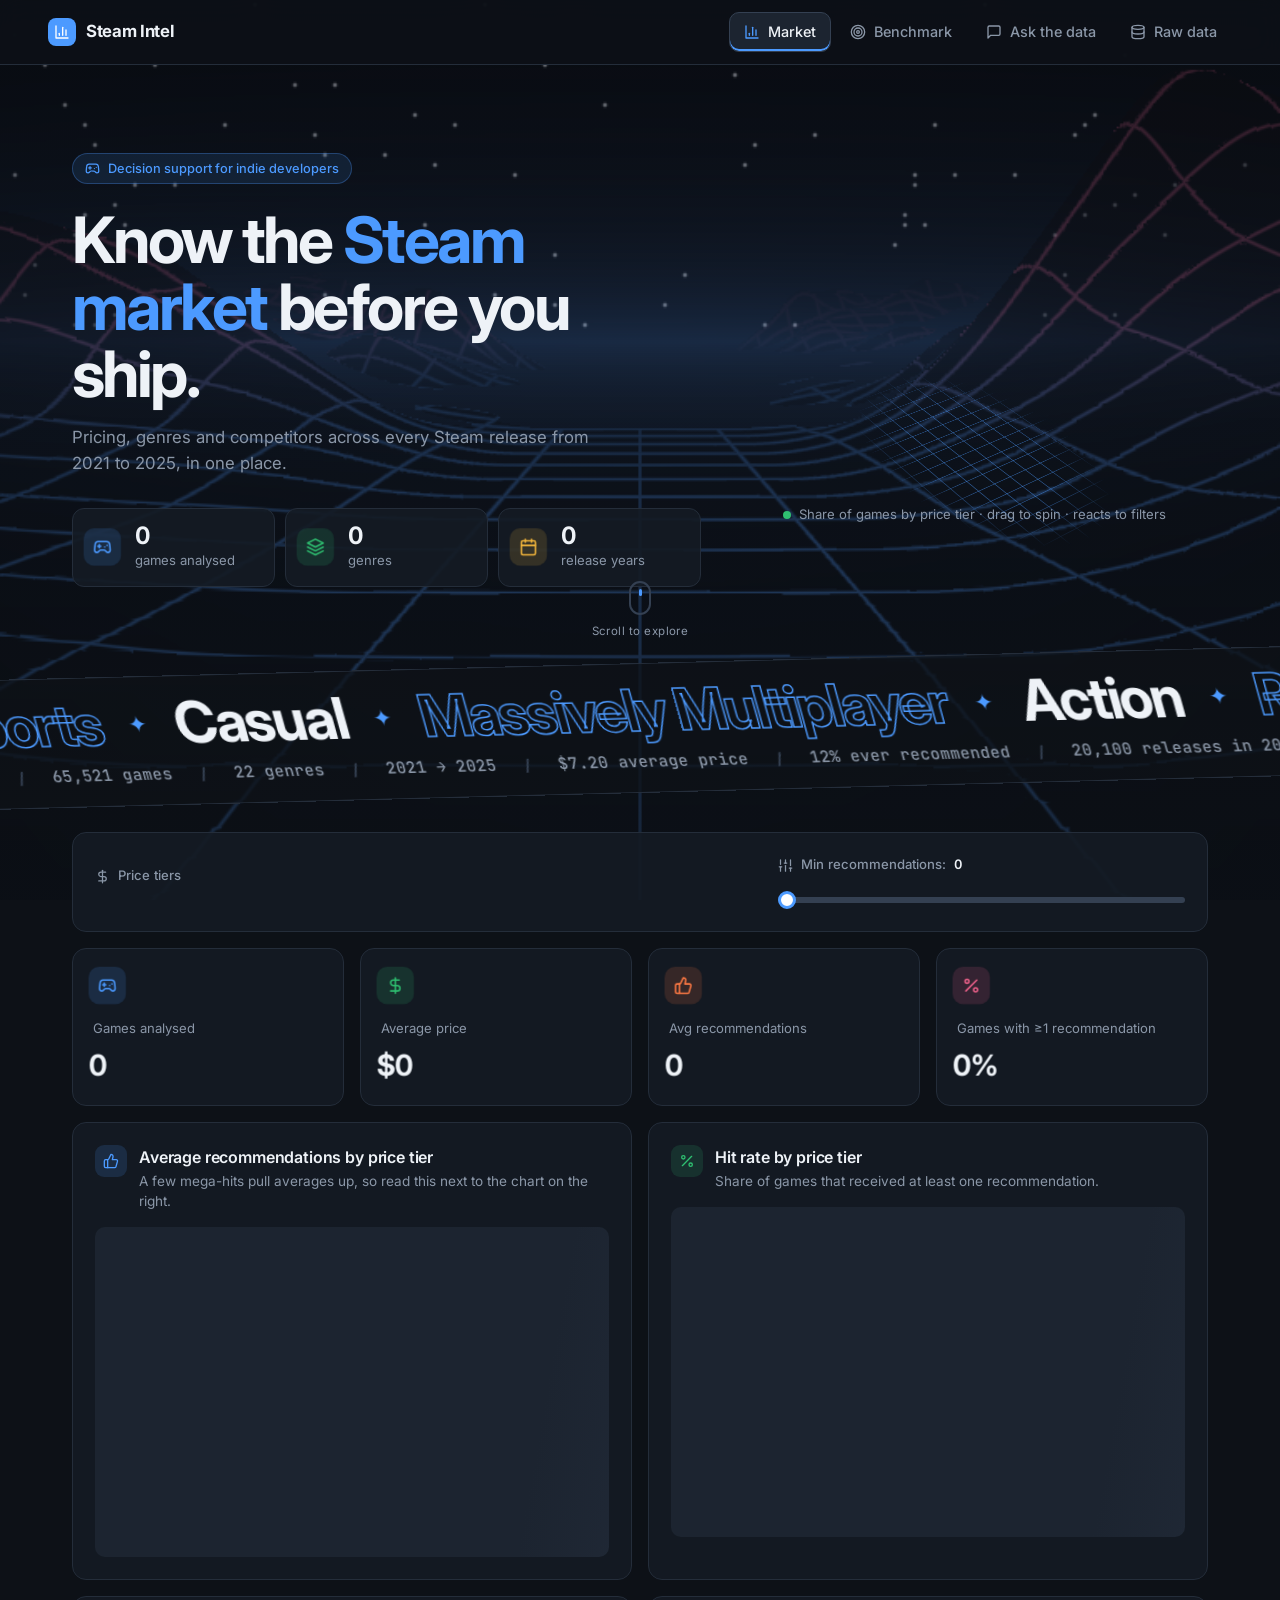
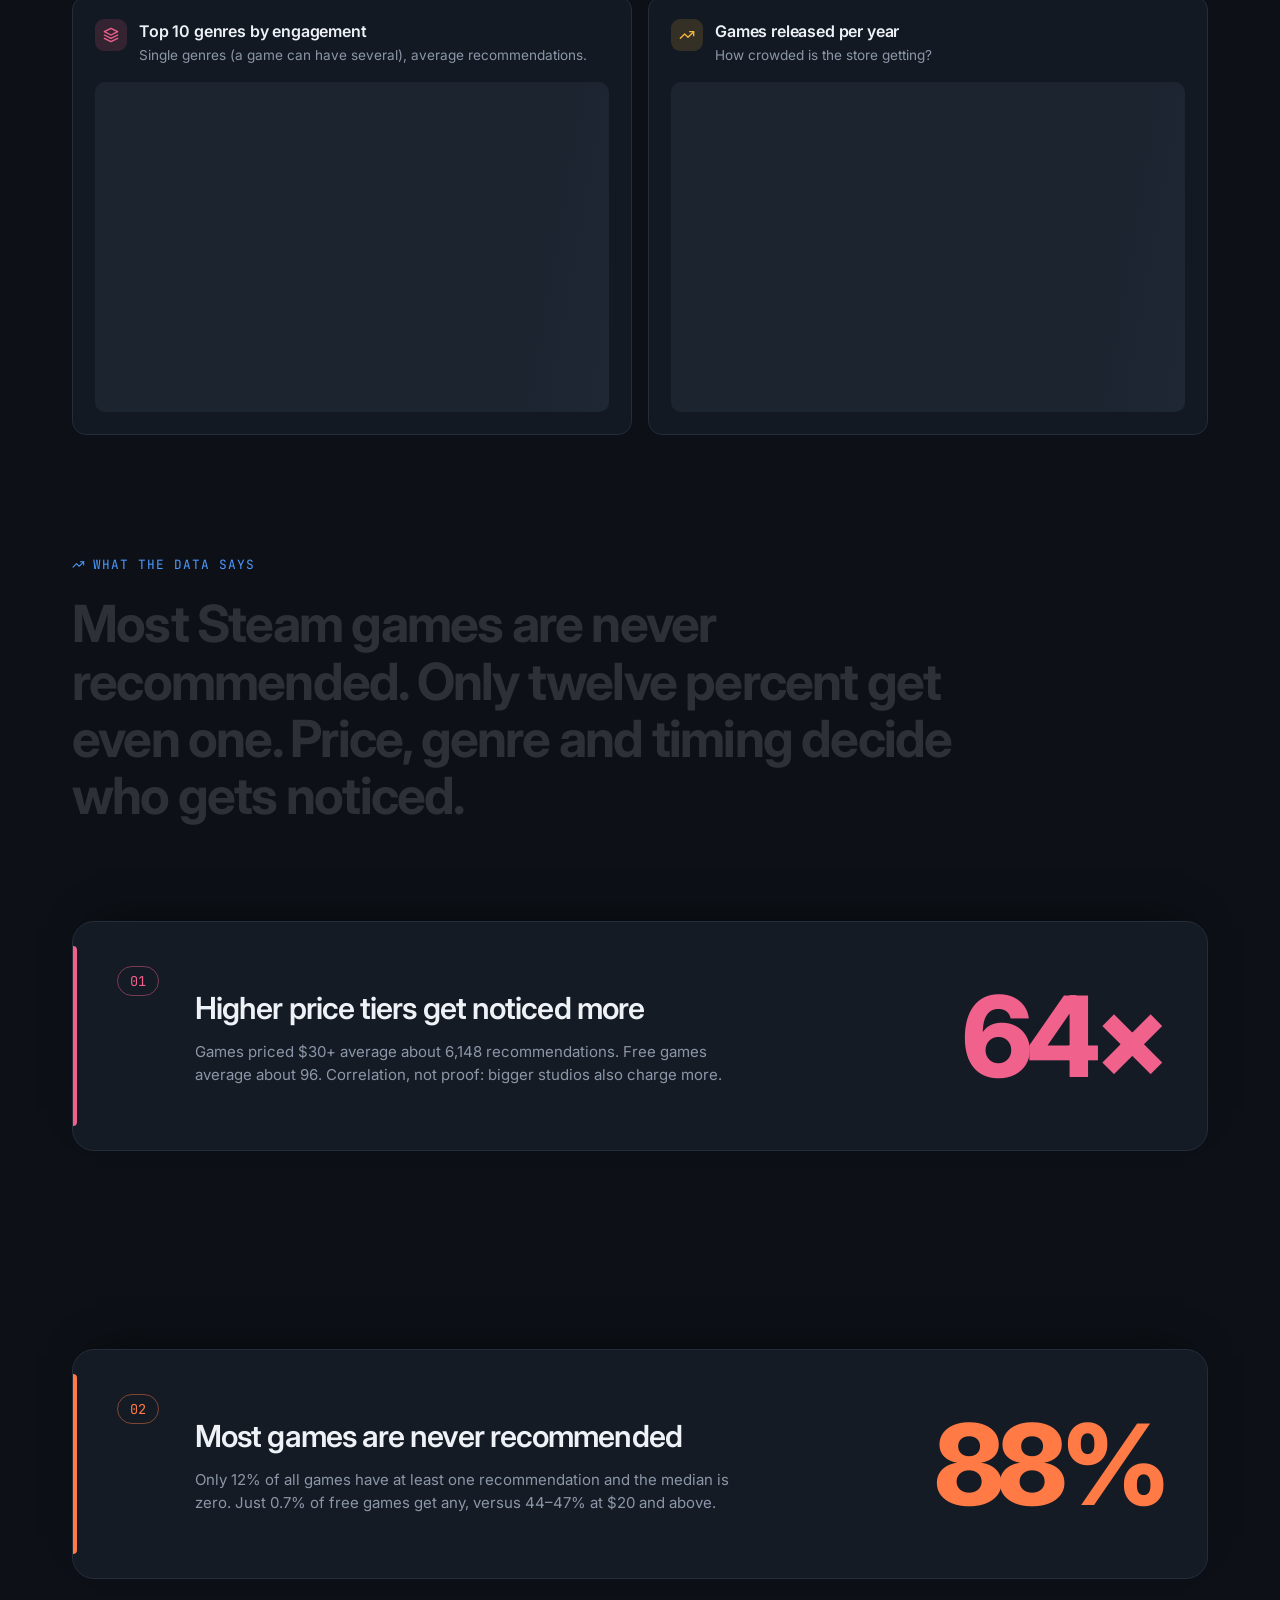
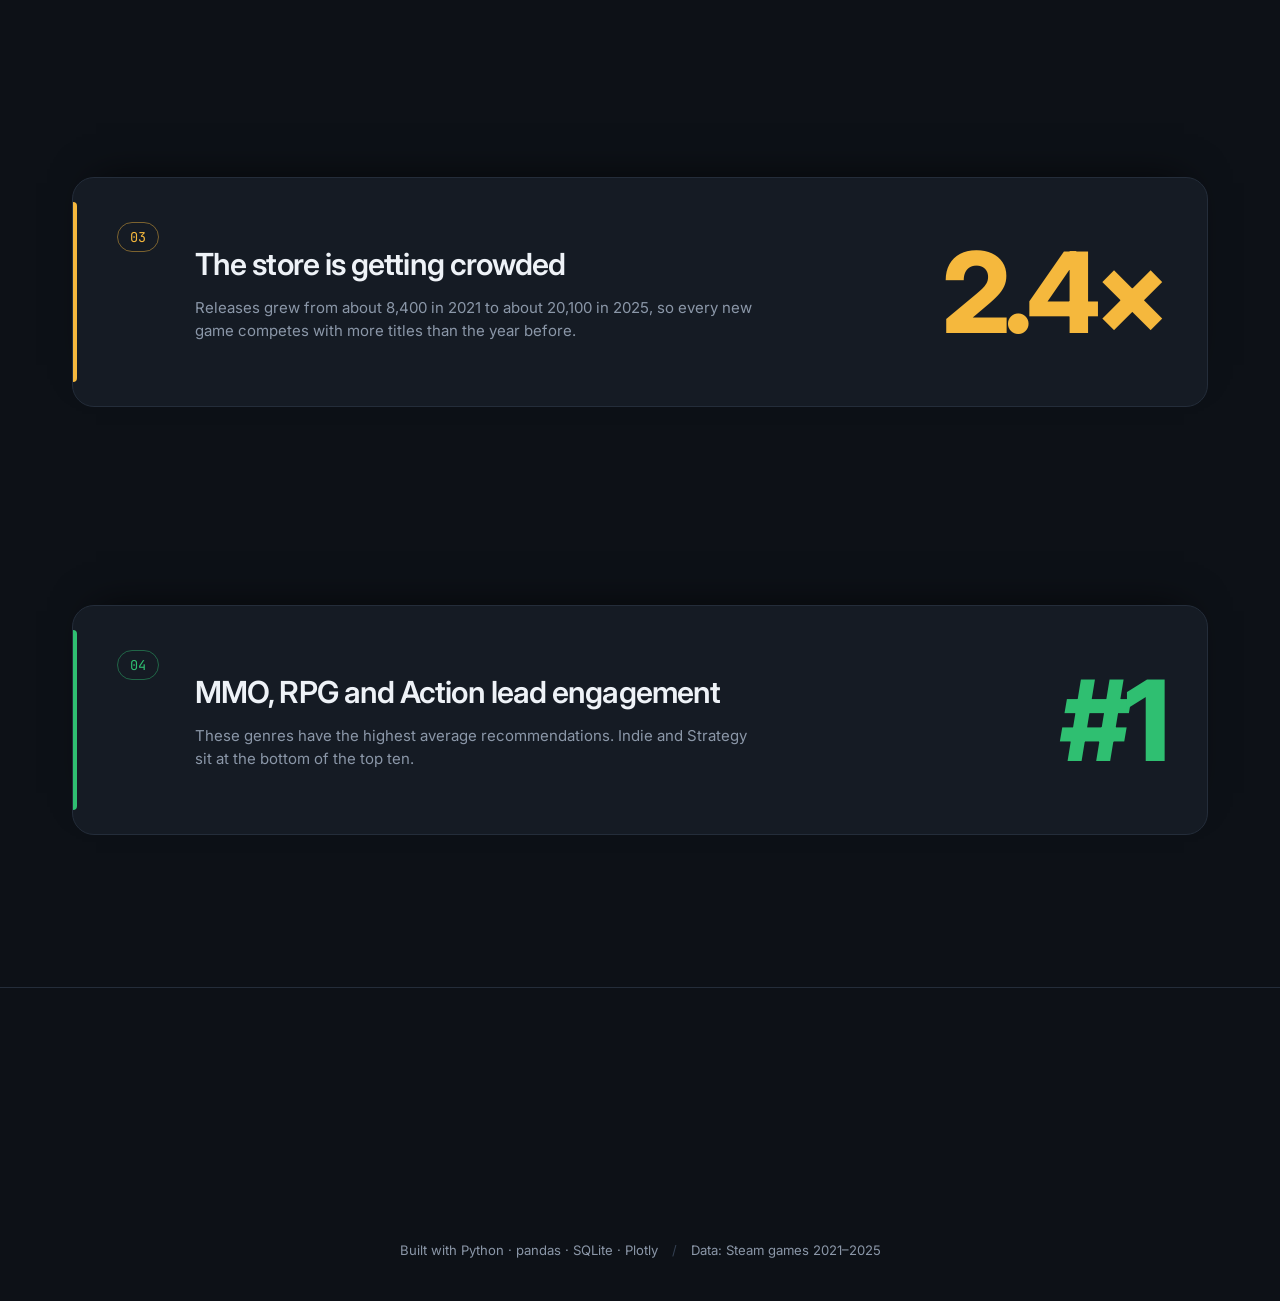
==== commit c4650a1f: "Remove cursor ring effect The blended cursor ring was repainted over the WebGL background every fram" ====
--- a/static/index.html
+++ b/static/index.html
@@ -206,8 +206,6 @@
     <p>Built with Python · pandas · SQLite · Plotly <span class="sep">/</span> Data: Steam games 2021–2025</p>
   </footer>
 
-  <div class="cursor" id="cursor" aria-hidden="true"><span></span></div>
-
   <script src="/static/plotly.min.js"></script>
   <script src="/static/lenis.min.js"></script>
   <script src="/static/fx.js"></script>
--- a/static/style.css
+++ b/static/style.css
@@ -413,20 +413,6 @@
 .wordmark { font-size: clamp(4rem, 17vw, 15rem); font-weight: 800; letter-spacing: -.06em; line-height: .85; text-align: center; color: var(--text); margin-bottom: 28px; will-change: translate; }
 .wordmark span { color: transparent; -webkit-text-stroke: 2px var(--accent); margin-left: .12em; transition: -webkit-text-stroke-color .6s; }
 
-/* ---------- cursor ring ---------- */
-.cursor { position: fixed; left: 0; top: 0; z-index: 90; pointer-events: none; display: none; }
-.cursor.on { display: block; }
-.cursor.gone span { opacity: 0; }
-.cursor span {
-  position: absolute; left: -18px; top: -18px; width: 36px; height: 36px; border-radius: 50%;
-  border: 1.5px solid #fff; mix-blend-mode: difference;
-  display: grid; place-items: center; font-size: 0; font-weight: 600; color: #000;
-  transition: transform .3s cubic-bezier(.3, 1.5, .5, 1), background-color .3s, opacity .3s, font-size .2s;
-}
-.cursor.hover span { transform: scale(1.6); background: #fff; }
-.cursor.drag span { transform: scale(2); background: #fff; font-size: 7px; }
-.cursor.drag span::after { content: "DRAG"; letter-spacing: .08em; }
-
 /* ---------- magnetic buttons + border spotlight ---------- */
 .magnet { transition: translate .45s cubic-bezier(.3, 1.6, .5, 1), transform .15s, background-color .15s; }
 .card::before, .finding::before, .stat::before {
